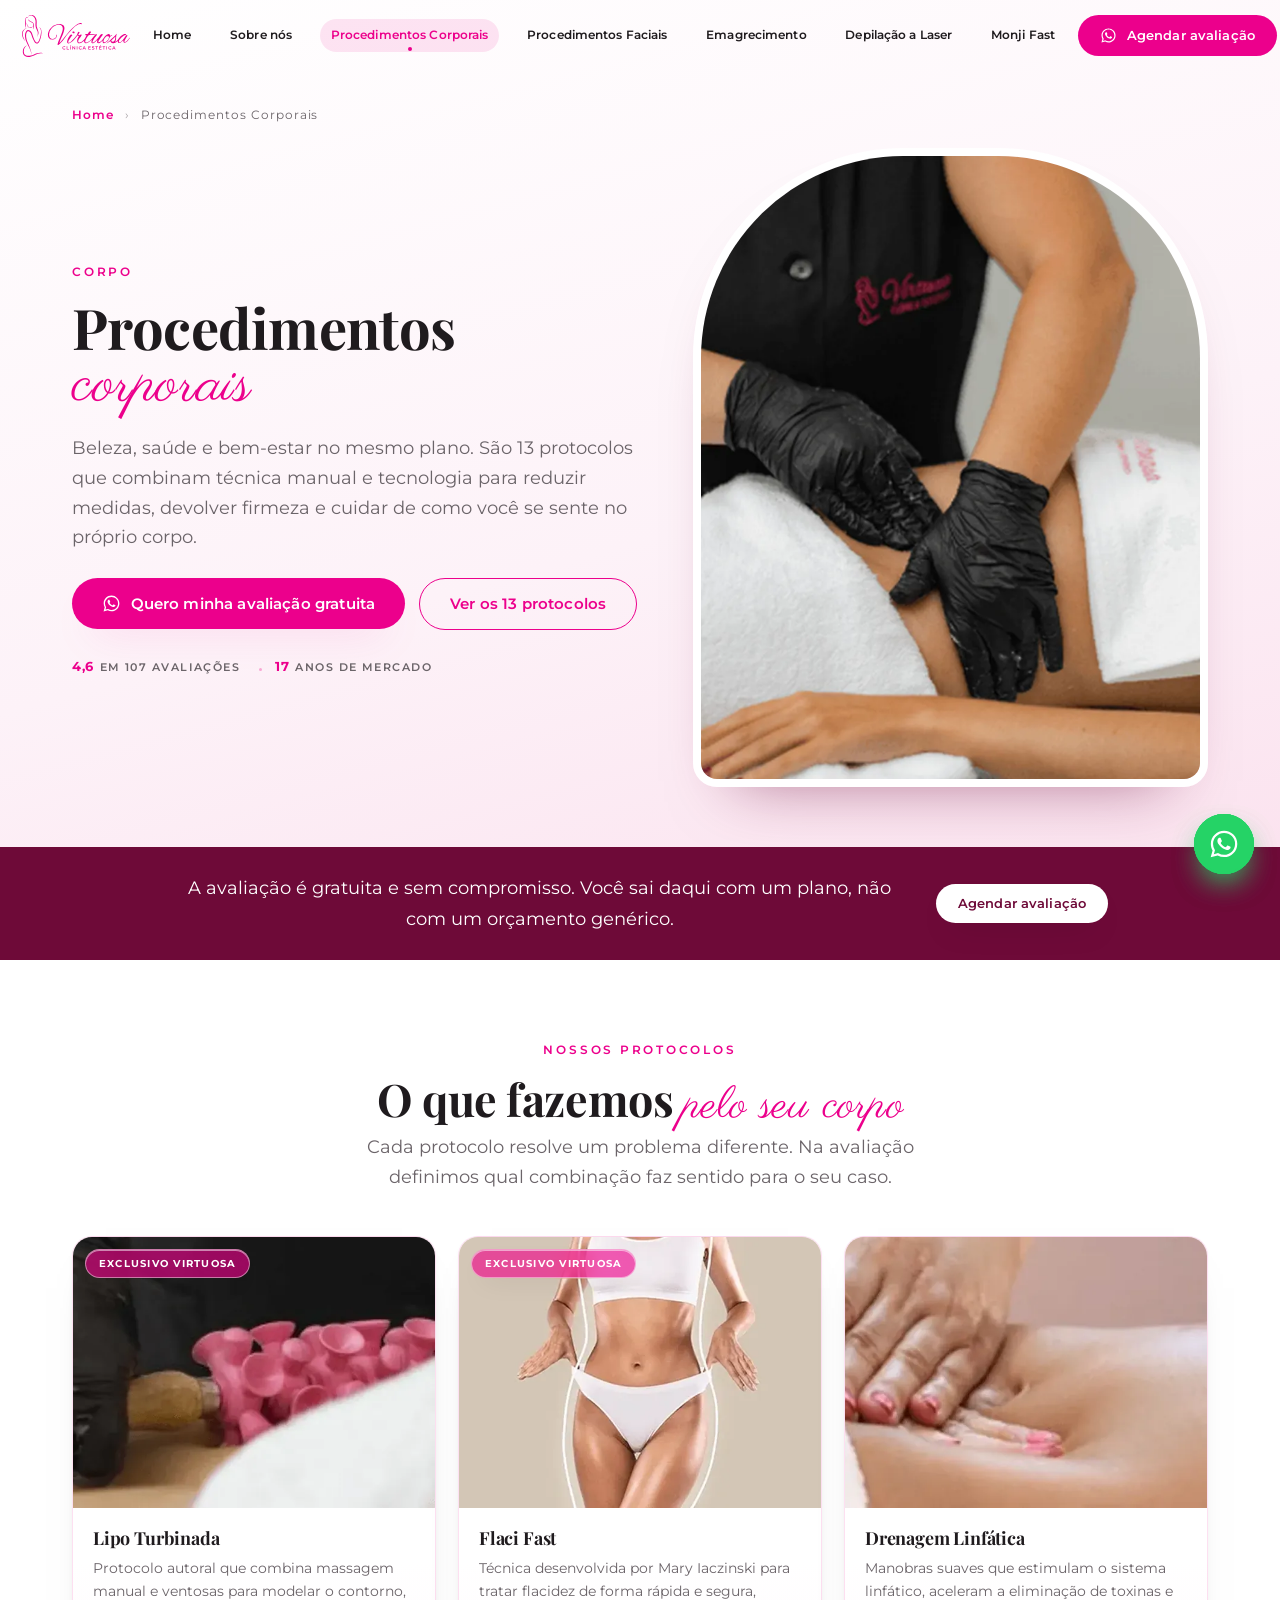
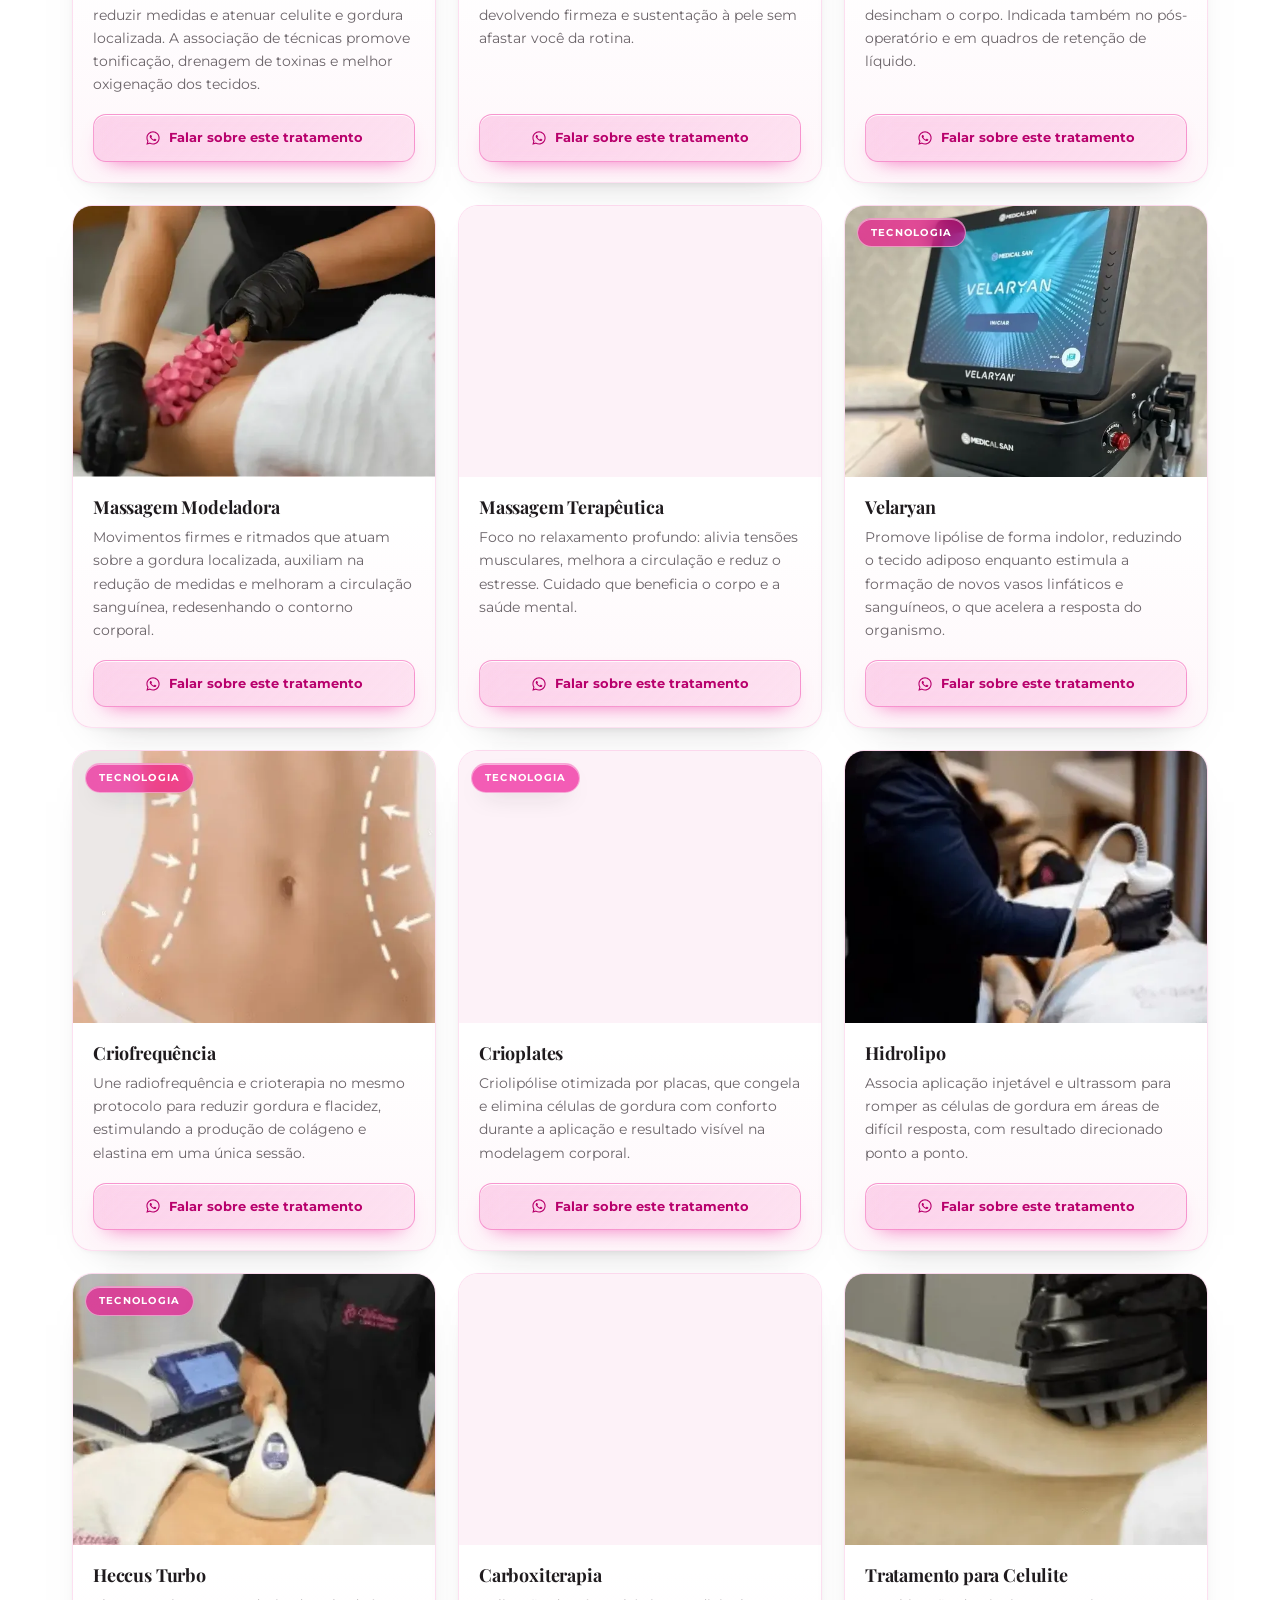
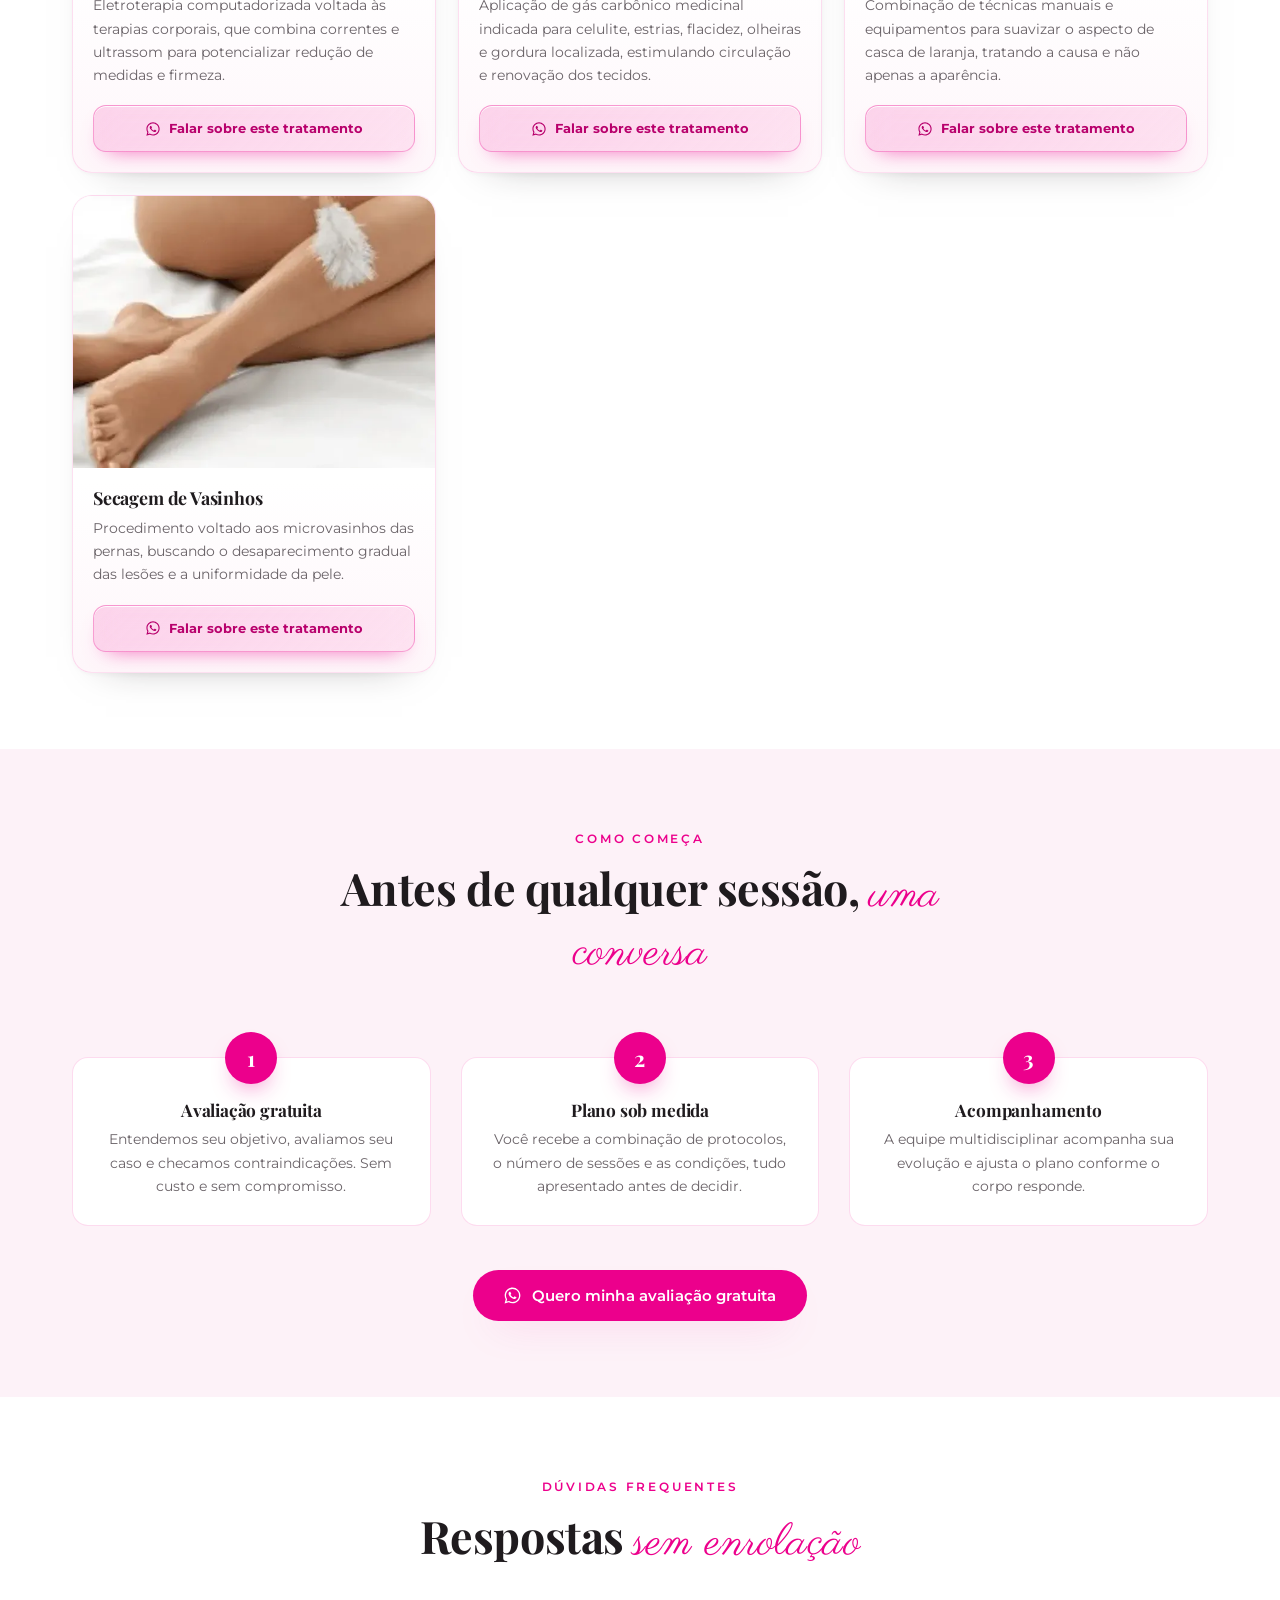
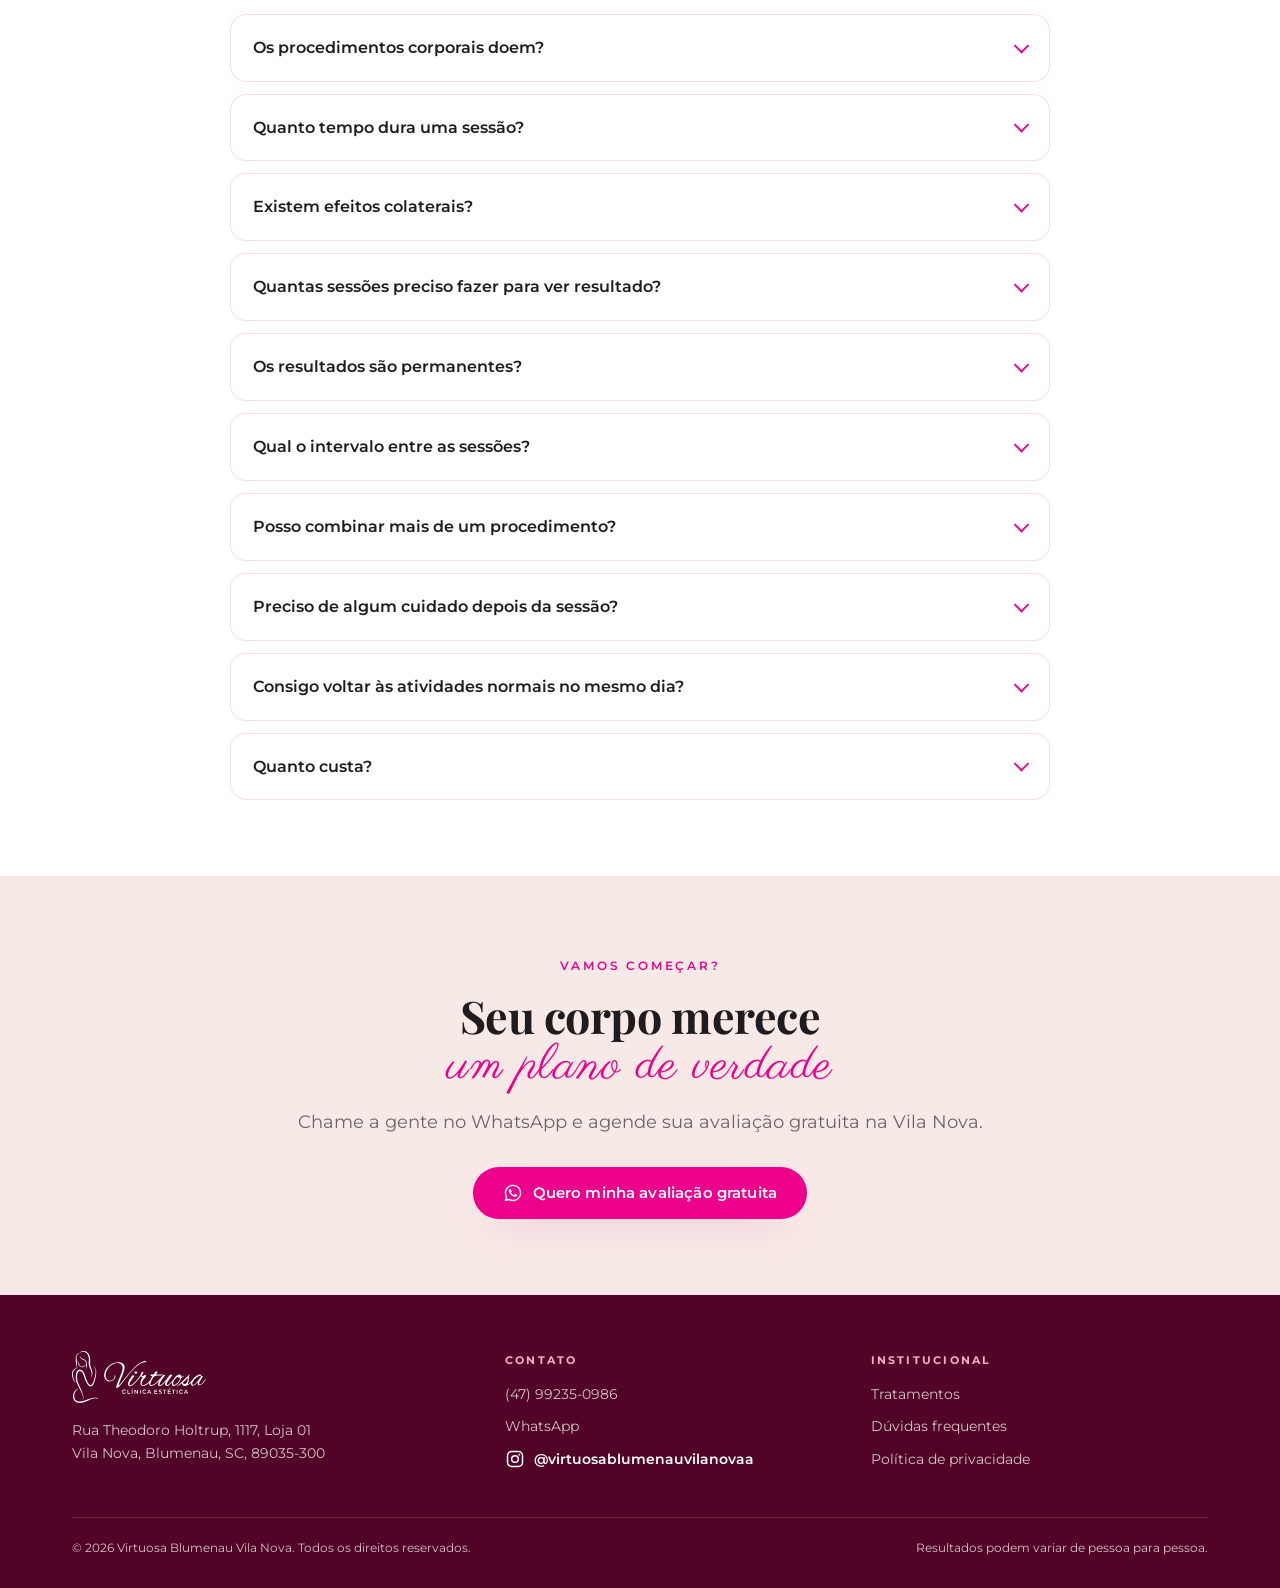
==== procedimentos-corporais.html @ 6028e005 "Landing page da Clínica Virtuosa Blumenau Vila Nova Site estático (HTML/CSS/JS, sem build) com foco " ====
<!DOCTYPE html>
<html lang="pt-BR">
<head>
<meta charset="UTF-8">
<meta name="viewport" content="width=device-width, initial-scale=1">
<title>Procedimentos Corporais em Blumenau Vila Nova | Virtuosa</title>
<meta name="description" content="Drenagem linfática, massagem modeladora, Lipo Turbinada, criofrequência, carboxiterapia e mais. Avaliação gratuita na Clínica Virtuosa Blumenau Vila Nova.">
<meta name="theme-color" content="#EC008C">
<meta property="og:title" content="Procedimentos Corporais | Virtuosa Blumenau Vila Nova">
<meta property="og:description" content="13 protocolos corporais para redução de medidas, firmeza e bem-estar. Agende sua avaliação gratuita.">
<meta property="og:type" content="website">
<meta property="og:locale" content="pt_BR">
<link rel="preconnect" href="https://fonts.googleapis.com">
<link rel="preconnect" href="https://fonts.gstatic.com" crossorigin>
<link href="https://fonts.googleapis.com/css2?family=Playfair+Display:wght@400;600;700&family=Montserrat:wght@400;500;600;700&family=Parisienne&display=swap" rel="stylesheet">
<link rel="stylesheet" href="styles.css">
</head>
<body>

<!-- ============ DEFINIÇÕES SVG REUTILIZÁVEIS ============ -->
<svg width="0" height="0" style="position:absolute" aria-hidden="true">
  <defs>
    <!-- Silhueta feminina em linha contínua (símbolo do logo) -->
    <g id="mark-silhueta" fill="currentColor">
      <path id="Caminho_1" data-name="Caminho 1" d="M38.375,27.915c3.165.94,4.452,3.49,5.146,6.464,1.573,6.732-.89,17.265-3.377,23.49-.947,2.374-2.044,4.676-4.306,6.1a4.737,4.737,0,0,1-1.328.586,3.6,3.6,0,0,1-1.565-.009c-2.628-.57-4.052-2.594-5.372-4.72A64.032,64.032,0,0,1,21.166,44.6c-.89-2.9-2.094-5.738-4.945-7.328a1.755,1.755,0,0,0-.805-.34,4.6,4.6,0,0,0-2,0,2.991,2.991,0,0,0-2.329,1.784c-3.355,5.5-1.631,14.956.584,20.662,1.813,4.671,4.172,9.092,6,13.753,1.292,3.017,4.95,15.675,3.886,16.149-.045.02-.465-2.554-.561-2.556-.57-2.062-1.041-4.148-1.8-6.161-.827-2.2-1.714-4.362-2.7-6.5C14.137,68.949,11.247,64.1,9.12,58.872a27.611,27.611,0,0,1-2.19-9.415,34.194,34.194,0,0,1,0-5.08,16.509,16.509,0,0,1,2.19-7.214,6.215,6.215,0,0,1,8.613-1.988c2.925,1.8,4.453,4.694,5.476,7.856,1.56,4.819,4.815,15.757,8.973,18.792a2.208,2.208,0,0,0,3.2-.131,12.708,12.708,0,0,0,3.342-5.281A63,63,0,0,0,41.856,45.79c.967-4.753,1.775-8.849.151-13.7a7.027,7.027,0,0,0-3.851-3.964c-.72-.311-3.031-.725-3.029-.767a16.213,16.213,0,0,1,3.248.559" transform="translate(-0.082 -0.329)" fill="currentColor" fill-rule="evenodd"/>
      <path id="Caminho_2" data-name="Caminho 2" d="M25.744,90c6.977-2.554,8.741-3.964,16.32-4.118,1.8.078,5.418,1.1,5.228,1.385s-1.538-.155-2.458-.307c-4.5-1.176-10.592,1.318-14.534,3.288-4.21,2.1-8.512,4.087-13.158,4.749-3.57.509-7.283.456-10.442-1.874C.275,88.381.709,79.479,5.173,73.56a10.462,10.462,0,0,1,5.348-4.137,7.254,7.254,0,0,1,1.513-.238c.051.04-.9.307-1.083.442C6.741,72.172,4.727,76.1,4.176,80.945a9.087,9.087,0,0,0-.008,2.913,9.223,9.223,0,0,0,7.092,8.488C15.731,93.43,21.677,91.489,25.744,90" transform="translate(-0.022 -0.832)" fill="currentColor" fill-rule="evenodd"/>
      <path id="Caminho_3" data-name="Caminho 3" d="M14.72,2.344C19.385-1.018,25.832-1.18,29.826,4.617c6.619,9.606.694,16.351,4.636,25.234a31.51,31.51,0,0,1,2.668,8.641,14.042,14.042,0,0,1-.008,3.227c-.488,2.488-1.588,5.775-3.3,7.758.319-1.1,1.24-3,1.533-4.109a16.535,16.535,0,0,0-.346-8.651,42.979,42.979,0,0,0-2.869-6.6,17.52,17.52,0,0,1-1.629-6.458c-.265-3.465.44-7.28.052-10.489-.68-4.512-2.152-8.536-6.315-10.947C21.3.514,17.928,1.642,14.972,2.6c-.538.233-1.133.491-.951.327a4.2,4.2,0,0,1,.7-.584" transform="translate(-0.168)" fill="currentColor" fill-rule="evenodd"/>
      <path id="Caminho_4" data-name="Caminho 4" d="M11.608,29.079C7.77,31.026,4.518,33.622,2.66,37.71c-2.2,4.827-.881,9.878.933,14.549a35.178,35.178,0,0,0,2.269,4.7c2,3.49.3,1.406-.839-.338a25.628,25.628,0,0,1-4.6-9.61c-.872-4.415-.55-8.771,2.4-12.431a16.644,16.644,0,0,1,8.548-5.737,6.5,6.5,0,0,1,1-.265c-.087.215-.693.442-.768.5" transform="translate(0 -0.344)" fill="currentColor" fill-rule="evenodd"/>
      <path id="Caminho_5" data-name="Caminho 5" d="M14.692,9.676a7.145,7.145,0,0,0,3.688,4.064A18.421,18.421,0,0,0,21.834,15.3c3.5,1.19,5.528,4.055,5.083,9.572a27.294,27.294,0,0,0,.349,7.834A11.068,11.068,0,0,1,25.63,28.1c-.956-4.125,1.335-9.219-3.376-11.029a15.917,15.917,0,0,1-4.628-2.411c-1.416-1.186-2.974-2.383-3.126-4.533-.111-.228-.218-.454.192-.45" transform="translate(-0.173 -0.117)" fill="currentColor" fill-rule="evenodd"/>
      <path id="Caminho_6" data-name="Caminho 6" d="M9.017,23.249c-.405,3.493-.911,5.277-1.778,6.081C8.918,21.911,4.456,13.016,8.524,6.651c1.219-1.908,3-2.152,4.953-2.117,1.153.021,1.938.069,1.274.13-.189.018-.958.168-1.494.253C4.819,6,9.964,17.423,9.017,23.249" transform="translate(-0.081 -0.055)" fill="currentColor" fill-rule="evenodd"/>
      <path id="Caminho_7" data-name="Caminho 7" d="M25.176,25.256c.676-.45.41-.254.043.154-7.978,8.96-13.6,2.374-15.077-7.546-.083-.235.011-.278.211-.2a28.414,28.414,0,0,0,4.162,8.8c1.653,2.2,3.544,2.668,6.023,1.5.4-.191,4.64-2.694,4.637-2.705" transform="translate(-0.121 -0.212)" fill="currentColor" fill-rule="evenodd"/>
    </g>
    <!-- Ícone WhatsApp -->
    <g id="ic-wa"><path fill="currentColor" d="M12.04 2C6.58 2 2.13 6.45 2.13 11.91c0 1.75.46 3.45 1.32 4.95L2 22l5.25-1.38a9.9 9.9 0 0 0 4.79 1.22h.01c5.46 0 9.91-4.45 9.91-9.91 0-2.65-1.03-5.14-2.9-7.01A9.82 9.82 0 0 0 12.04 2Zm0 18.13h-.01a8.2 8.2 0 0 1-4.19-1.15l-.3-.18-3.12.82.83-3.04-.2-.31a8.19 8.19 0 0 1-1.26-4.36c0-4.54 3.7-8.24 8.25-8.24 2.2 0 4.27.86 5.83 2.42a8.2 8.2 0 0 1 2.41 5.83c0 4.54-3.7 8.21-8.24 8.21Zm4.52-6.16c-.25-.12-1.47-.72-1.69-.81-.23-.08-.39-.12-.56.13-.16.24-.64.8-.78.97-.15.16-.29.18-.53.06-.25-.12-1.05-.39-1.99-1.23-.74-.66-1.23-1.47-1.38-1.72-.14-.25-.01-.38.11-.5.11-.11.25-.29.37-.43.13-.15.17-.25.25-.41.08-.17.04-.31-.02-.43-.06-.12-.56-1.34-.76-1.84-.2-.48-.4-.42-.56-.43h-.47c-.16 0-.43.06-.65.31-.22.25-.85.84-.85 2.03s.87 2.35 1 2.51c.12.16 1.71 2.61 4.15 3.66.58.25 1.03.4 1.38.51.58.19 1.11.16 1.53.1.47-.07 1.47-.6 1.67-1.18.21-.58.21-1.07.15-1.18-.06-.11-.22-.17-.47-.29Z"/></g>
  </defs>
</svg>

<!-- ============ HEADER ============ -->
<header class="header" id="header">
  <div class="wrap">
    <a class="brand" href="#topo" aria-label="Virtuosa Clínica Estética, início">
      <img src="assets/logo.svg" alt="Virtuosa Clínica Estética" width="243" height="94">
    </a>
      <nav class="nav" id="nav">
        <a href="index.html">Home</a>
        <a href="index.html#diferenciais">Sobre nós</a>
        <a href="procedimentos-corporais.html" class="is-active">Procedimentos Corporais</a>
        <a href="index.html#servicos">Procedimentos Faciais</a>
        <a href="index.html#metodo">Emagrecimento</a>
        <a href="index.html#laser">Depilação a Laser</a>
        <a href="index.html#metodo">Monji Fast</a>
      </nav>
      <button class="nav-toggle" type="button" aria-label="Abrir menu" aria-expanded="false" aria-controls="nav">
        <span></span><span></span><span></span>
      </button>
    <a class="btn btn--primary btn--sm" data-wa href="#" target="_blank" rel="noopener">
      <svg width="17" height="17" viewBox="0 0 24 24" aria-hidden="true"><use href="#ic-wa"/></svg>
      Agendar avaliação
    </a>
  </div>
</header>


<main id="topo">

<!-- ============ HERO DA PAGINA ============ -->
<section class="page-hero">
  <div class="wrap">
    <nav class="crumbs" aria-label="Você está aqui">
      <a href="index.html">Home</a> <span aria-hidden="true">›</span> <span>Procedimentos Corporais</span>
    </nav>
    <div class="page-hero__grid">
      <div class="reveal">
        <span class="kicker">Corpo</span>
        <h1>Procedimentos <span class="script">corporais</span></h1>
        <p class="lead">Beleza, saúde e bem-estar no mesmo plano. São 13 protocolos que combinam técnica manual e tecnologia para reduzir medidas, devolver firmeza e cuidar de como você se sente no próprio corpo.</p>
        <div class="hero__cta">
          <a class="btn btn--primary" data-wa data-msg="Olá, estava no site e quero agendar minha avaliação gratuita para procedimentos corporais" href="#" target="_blank" rel="noopener">
            <svg width="19" height="19" viewBox="0 0 24 24" aria-hidden="true"><use href="#ic-wa"/></svg>
            Quero minha avaliação gratuita
          </a>
          <a class="btn btn--ghost" href="#protocolos">Ver os 13 protocolos</a>
        </div>
        <ul class="seals">
          <li><strong>4,6</strong> em 107 avaliações</li>
          <li><strong>17</strong> anos de mercado</li>
        </ul>
      </div>
      <div class="page-hero__media reveal">
        <picture>
          <source srcset="assets/img/corporais/hero.webp" type="image/webp">
          <img src="assets/img/corporais/hero.jpg" width="760" height="900" fetchpriority="high" decoding="async"
               alt="Profissional da Virtuosa aplicando um procedimento corporal em cliente">
        </picture>
      </div>
    </div>
  </div>
</section>

<!-- ============ BARRA DE OFERTA ============ -->
<section class="offer" aria-label="Oferta da primeira visita">
  <div class="wrap">
    <p>A avaliação é gratuita e sem compromisso. Você sai daqui com um plano, não com um orçamento genérico.</p>
    <a class="btn btn--light btn--sm" data-wa data-msg="Olá, estava no site e quero agendar minha avaliação gratuita para procedimentos corporais" href="#" target="_blank" rel="noopener">Agendar avaliação</a>
  </div>
</section>

<!-- ============ PROTOCOLOS ============ -->
<section class="section" id="protocolos">
  <div class="wrap">
    <div class="section-head reveal">
      <span class="kicker">Nossos protocolos</span>
      <h2>O que fazemos <span class="script">pelo seu corpo</span></h2>
      <p class="lead">Cada protocolo resolve um problema diferente. Na avaliação definimos qual combinação faz sentido para o seu caso.</p>
    </div>
    <div class="procs">
      <article class="proc reveal">
        <div class="proc__media">
          <span class="proc__flag">Exclusivo Virtuosa</span>
          <picture>
            <source srcset="assets/img/corporais/lipo-turbinada.webp" type="image/webp">
            <img src="assets/img/corporais/lipo-turbinada.jpg" width="600" height="450" loading="lazy" decoding="async" alt="Lipo Turbinada na Clínica Virtuosa Blumenau Vila Nova">
          </picture>
        </div>
        <div class="proc__body">
          <h3>Lipo Turbinada</h3>
          <p>Protocolo autoral que combina massagem manual e ventosas para modelar o contorno, reduzir medidas e atenuar celulite e gordura localizada. A associação de técnicas promove tonificação, drenagem de toxinas e melhor oxigenação dos tecidos.</p>
          <a class="proc__cta" data-wa data-msg="Olá, estava no site e quero saber mais sobre Lipo Turbinada" href="#" target="_blank" rel="noopener">
            <svg width="16" height="16" viewBox="0 0 24 24" aria-hidden="true"><use href="#ic-wa"/></svg>Falar sobre este tratamento</a>
        </div>
      </article>
      <article class="proc reveal">
        <div class="proc__media">
          <span class="proc__flag">Exclusivo Virtuosa</span>
          <picture>
            <source srcset="assets/img/corporais/flaci-fast.webp" type="image/webp">
            <img src="assets/img/corporais/flaci-fast.jpg" width="600" height="450" loading="lazy" decoding="async" alt="Flaci Fast na Clínica Virtuosa Blumenau Vila Nova">
          </picture>
        </div>
        <div class="proc__body">
          <h3>Flaci Fast</h3>
          <p>Técnica desenvolvida por Mary Iaczinski para tratar flacidez de forma rápida e segura, devolvendo firmeza e sustentação à pele sem afastar você da rotina.</p>
          <a class="proc__cta" data-wa data-msg="Olá, estava no site e quero saber mais sobre Flaci Fast" href="#" target="_blank" rel="noopener">
            <svg width="16" height="16" viewBox="0 0 24 24" aria-hidden="true"><use href="#ic-wa"/></svg>Falar sobre este tratamento</a>
        </div>
      </article>
      <article class="proc reveal">
        <div class="proc__media">
          <picture>
            <source srcset="assets/img/corporais/drenagem.webp" type="image/webp">
            <img src="assets/img/corporais/drenagem.jpg" width="600" height="450" loading="lazy" decoding="async" alt="Drenagem Linfática na Clínica Virtuosa Blumenau Vila Nova">
          </picture>
        </div>
        <div class="proc__body">
          <h3>Drenagem Linfática</h3>
          <p>Manobras suaves que estimulam o sistema linfático, aceleram a eliminação de toxinas e desincham o corpo. Indicada também no pós-operatório e em quadros de retenção de líquido.</p>
          <a class="proc__cta" data-wa data-msg="Olá, estava no site e quero saber mais sobre Drenagem Linfática" href="#" target="_blank" rel="noopener">
            <svg width="16" height="16" viewBox="0 0 24 24" aria-hidden="true"><use href="#ic-wa"/></svg>Falar sobre este tratamento</a>
        </div>
      </article>
      <article class="proc reveal">
        <div class="proc__media">
          <picture>
            <source srcset="assets/img/corporais/modeladora.webp" type="image/webp">
            <img src="assets/img/corporais/modeladora.jpg" width="600" height="450" loading="lazy" decoding="async" alt="Massagem Modeladora na Clínica Virtuosa Blumenau Vila Nova">
          </picture>
        </div>
        <div class="proc__body">
          <h3>Massagem Modeladora</h3>
          <p>Movimentos firmes e ritmados que atuam sobre a gordura localizada, auxiliam na redução de medidas e melhoram a circulação sanguínea, redesenhando o contorno corporal.</p>
          <a class="proc__cta" data-wa data-msg="Olá, estava no site e quero saber mais sobre Massagem Modeladora" href="#" target="_blank" rel="noopener">
            <svg width="16" height="16" viewBox="0 0 24 24" aria-hidden="true"><use href="#ic-wa"/></svg>Falar sobre este tratamento</a>
        </div>
      </article>
      <article class="proc reveal">
        <div class="proc__media">
          <picture>
            <source srcset="assets/img/corporais/terapeutica.webp" type="image/webp">
            <img src="assets/img/corporais/terapeutica.jpg" width="600" height="450" loading="lazy" decoding="async" alt="Massagem Terapêutica na Clínica Virtuosa Blumenau Vila Nova">
          </picture>
        </div>
        <div class="proc__body">
          <h3>Massagem Terapêutica</h3>
          <p>Foco no relaxamento profundo: alivia tensões musculares, melhora a circulação e reduz o estresse. Cuidado que beneficia o corpo e a saúde mental.</p>
          <a class="proc__cta" data-wa data-msg="Olá, estava no site e quero saber mais sobre Massagem Terapêutica" href="#" target="_blank" rel="noopener">
            <svg width="16" height="16" viewBox="0 0 24 24" aria-hidden="true"><use href="#ic-wa"/></svg>Falar sobre este tratamento</a>
        </div>
      </article>
      <article class="proc reveal">
        <div class="proc__media">
          <span class="proc__flag">Tecnologia</span>
          <picture>
            <source srcset="assets/img/corporais/velaryan.webp" type="image/webp">
            <img src="assets/img/corporais/velaryan.jpg" width="600" height="450" loading="lazy" decoding="async" alt="Velaryan na Clínica Virtuosa Blumenau Vila Nova">
          </picture>
        </div>
        <div class="proc__body">
          <h3>Velaryan</h3>
          <p>Promove lipólise de forma indolor, reduzindo o tecido adiposo enquanto estimula a formação de novos vasos linfáticos e sanguíneos, o que acelera a resposta do organismo.</p>
          <a class="proc__cta" data-wa data-msg="Olá, estava no site e quero saber mais sobre Velaryan" href="#" target="_blank" rel="noopener">
            <svg width="16" height="16" viewBox="0 0 24 24" aria-hidden="true"><use href="#ic-wa"/></svg>Falar sobre este tratamento</a>
        </div>
      </article>
      <article class="proc reveal">
        <div class="proc__media">
          <span class="proc__flag">Tecnologia</span>
          <picture>
            <source srcset="assets/img/corporais/criofrequencia.webp" type="image/webp">
            <img src="assets/img/corporais/criofrequencia.jpg" width="600" height="450" loading="lazy" decoding="async" alt="Criofrequência na Clínica Virtuosa Blumenau Vila Nova">
          </picture>
        </div>
        <div class="proc__body">
          <h3>Criofrequência</h3>
          <p>Une radiofrequência e crioterapia no mesmo protocolo para reduzir gordura e flacidez, estimulando a produção de colágeno e elastina em uma única sessão.</p>
          <a class="proc__cta" data-wa data-msg="Olá, estava no site e quero saber mais sobre Criofrequência" href="#" target="_blank" rel="noopener">
            <svg width="16" height="16" viewBox="0 0 24 24" aria-hidden="true"><use href="#ic-wa"/></svg>Falar sobre este tratamento</a>
        </div>
      </article>
      <article class="proc reveal">
        <div class="proc__media">
          <span class="proc__flag">Tecnologia</span>
          <picture>
            <source srcset="assets/img/corporais/crioplates.webp" type="image/webp">
            <img src="assets/img/corporais/crioplates.jpg" width="600" height="450" loading="lazy" decoding="async" alt="Crioplates na Clínica Virtuosa Blumenau Vila Nova">
          </picture>
        </div>
        <div class="proc__body">
          <h3>Crioplates</h3>
          <p>Criolipólise otimizada por placas, que congela e elimina células de gordura com conforto durante a aplicação e resultado visível na modelagem corporal.</p>
          <a class="proc__cta" data-wa data-msg="Olá, estava no site e quero saber mais sobre Crioplates" href="#" target="_blank" rel="noopener">
            <svg width="16" height="16" viewBox="0 0 24 24" aria-hidden="true"><use href="#ic-wa"/></svg>Falar sobre este tratamento</a>
        </div>
      </article>
      <article class="proc reveal">
        <div class="proc__media">
          <picture>
            <source srcset="assets/img/corporais/hidrolipo.webp" type="image/webp">
            <img src="assets/img/corporais/hidrolipo.jpg" width="600" height="450" loading="lazy" decoding="async" alt="Hidrolipo na Clínica Virtuosa Blumenau Vila Nova">
          </picture>
        </div>
        <div class="proc__body">
          <h3>Hidrolipo</h3>
          <p>Associa aplicação injetável e ultrassom para romper as células de gordura em áreas de difícil resposta, com resultado direcionado ponto a ponto.</p>
          <a class="proc__cta" data-wa data-msg="Olá, estava no site e quero saber mais sobre Hidrolipo" href="#" target="_blank" rel="noopener">
            <svg width="16" height="16" viewBox="0 0 24 24" aria-hidden="true"><use href="#ic-wa"/></svg>Falar sobre este tratamento</a>
        </div>
      </article>
      <article class="proc reveal">
        <div class="proc__media">
          <span class="proc__flag">Tecnologia</span>
          <picture>
            <source srcset="assets/img/corporais/heccus.webp" type="image/webp">
            <img src="assets/img/corporais/heccus.jpg" width="600" height="450" loading="lazy" decoding="async" alt="Heccus Turbo na Clínica Virtuosa Blumenau Vila Nova">
          </picture>
        </div>
        <div class="proc__body">
          <h3>Heccus Turbo</h3>
          <p>Eletroterapia computadorizada voltada às terapias corporais, que combina correntes e ultrassom para potencializar redução de medidas e firmeza.</p>
          <a class="proc__cta" data-wa data-msg="Olá, estava no site e quero saber mais sobre Heccus Turbo" href="#" target="_blank" rel="noopener">
            <svg width="16" height="16" viewBox="0 0 24 24" aria-hidden="true"><use href="#ic-wa"/></svg>Falar sobre este tratamento</a>
        </div>
      </article>
      <article class="proc reveal">
        <div class="proc__media">
          <picture>
            <source srcset="assets/img/corporais/carboxiterapia.webp" type="image/webp">
            <img src="assets/img/corporais/carboxiterapia.jpg" width="600" height="450" loading="lazy" decoding="async" alt="Carboxiterapia na Clínica Virtuosa Blumenau Vila Nova">
          </picture>
        </div>
        <div class="proc__body">
          <h3>Carboxiterapia</h3>
          <p>Aplicação de gás carbônico medicinal indicada para celulite, estrias, flacidez, olheiras e gordura localizada, estimulando circulação e renovação dos tecidos.</p>
          <a class="proc__cta" data-wa data-msg="Olá, estava no site e quero saber mais sobre Carboxiterapia" href="#" target="_blank" rel="noopener">
            <svg width="16" height="16" viewBox="0 0 24 24" aria-hidden="true"><use href="#ic-wa"/></svg>Falar sobre este tratamento</a>
        </div>
      </article>
      <article class="proc reveal">
        <div class="proc__media">
          <picture>
            <source srcset="assets/img/corporais/celulite.webp" type="image/webp">
            <img src="assets/img/corporais/celulite.jpg" width="600" height="450" loading="lazy" decoding="async" alt="Tratamento para Celulite na Clínica Virtuosa Blumenau Vila Nova">
          </picture>
        </div>
        <div class="proc__body">
          <h3>Tratamento para Celulite</h3>
          <p>Combinação de técnicas manuais e equipamentos para suavizar o aspecto de casca de laranja, tratando a causa e não apenas a aparência.</p>
          <a class="proc__cta" data-wa data-msg="Olá, estava no site e quero saber mais sobre Tratamento para Celulite" href="#" target="_blank" rel="noopener">
            <svg width="16" height="16" viewBox="0 0 24 24" aria-hidden="true"><use href="#ic-wa"/></svg>Falar sobre este tratamento</a>
        </div>
      </article>
      <article class="proc reveal">
        <div class="proc__media">
          <picture>
            <source srcset="assets/img/corporais/vasinhos.webp" type="image/webp">
            <img src="assets/img/corporais/vasinhos.jpg" width="600" height="450" loading="lazy" decoding="async" alt="Secagem de Vasinhos na Clínica Virtuosa Blumenau Vila Nova">
          </picture>
        </div>
        <div class="proc__body">
          <h3>Secagem de Vasinhos</h3>
          <p>Procedimento voltado aos microvasinhos das pernas, buscando o desaparecimento gradual das lesões e a uniformidade da pele.</p>
          <a class="proc__cta" data-wa data-msg="Olá, estava no site e quero saber mais sobre Secagem de Vasinhos" href="#" target="_blank" rel="noopener">
            <svg width="16" height="16" viewBox="0 0 24 24" aria-hidden="true"><use href="#ic-wa"/></svg>Falar sobre este tratamento</a>
        </div>
      </article>

    </div>
  </div>
</section>

<!-- ============ COMO FUNCIONA ============ -->
<section class="section bg-rose">
  <div class="wrap">
    <div class="section-head reveal">
      <span class="kicker">Como começa</span>
      <h2>Antes de qualquer sessão, <span class="script">uma conversa</span></h2>
    </div>
    <div class="steps-wrapper">
      <div class="steps">
        <div class="step reveal">
          <div class="step__num">1</div>
          <h3>Avaliação gratuita</h3>
          <p>Entendemos seu objetivo, avaliamos seu caso e checamos contraindicações. Sem custo e sem compromisso.</p>
        </div>
        <div class="step reveal">
          <div class="step__num">2</div>
          <h3>Plano sob medida</h3>
          <p>Você recebe a combinação de protocolos, o número de sessões e as condições, tudo apresentado antes de decidir.</p>
        </div>
        <div class="step reveal">
          <div class="step__num">3</div>
          <h3>Acompanhamento</h3>
          <p>A equipe multidisciplinar acompanha sua evolução e ajusta o plano conforme o corpo responde.</p>
        </div>
      </div>
    </div>
    <div class="center" style="margin-top:44px">
      <a class="btn btn--primary reveal" data-wa data-msg="Olá, estava no site e quero agendar minha avaliação gratuita para procedimentos corporais" href="#" target="_blank" rel="noopener">
        <svg width="19" height="19" viewBox="0 0 24 24" aria-hidden="true"><use href="#ic-wa"/></svg>
        Quero minha avaliação gratuita
      </a>
    </div>
  </div>
</section>

<!-- ============ FAQ ============ -->
<section class="section" id="duvidas">
  <div class="wrap">
    <div class="section-head reveal">
      <span class="kicker">Dúvidas frequentes</span>
      <h2>Respostas <span class="script">sem enrolação</span></h2>
    </div>
    <div class="faq reveal">

      <details>
        <summary>Os procedimentos corporais doem?</summary>
        <div class="faq__answer">Não. A maior parte das clientes descreve as sessões como confortáveis, e muitas relaxam durante o atendimento. Técnicas manuais mais intensas, como a massagem modeladora, podem gerar uma sensação forte nos primeiros minutos: a profissional ajusta a pressão a você, e não o contrário.</div>
      </details>
      <details>
        <summary>Quanto tempo dura uma sessão?</summary>
        <div class="faq__answer">Depende do protocolo. As sessões costumam variar entre 30 e 60 minutos, e você recebe a duração exata do seu plano na avaliação, para conseguir encaixar no seu dia.</div>
      </details>
      <details>
        <summary>Existem efeitos colaterais?</summary>
        <div class="faq__answer">Os protocolos são não invasivos e a rotina segue normal depois. Em técnicas manuais mais intensas ou na carboxiterapia pode aparecer uma vermelhidão passageira ou sensibilidade local, que some em poucas horas. Toda contraindicação é checada antes de começar.</div>
      </details>
      <details>
        <summary>Quantas sessões preciso fazer para ver resultado?</summary>
        <div class="faq__answer">Não existe número padrão, e desconfie de quem promete um. Isso depende do seu objetivo, do seu organismo e do protocolo indicado. Na avaliação apresentamos o plano completo, com número de sessões e o que esperar, antes de você decidir.</div>
      </details>
      <details>
        <summary>Os resultados são permanentes?</summary>
        <div class="faq__answer">Os resultados se mantêm enquanto houver cuidado: alimentação equilibrada, atividade física e sessões de manutenção quando indicadas. Nenhum procedimento estético substitui hábitos, e a gente prefere dizer isso antes.</div>
      </details>
      <details>
        <summary>Qual o intervalo entre as sessões?</summary>
        <div class="faq__answer">Varia conforme a técnica: algumas são semanais, outras respeitam intervalos maiores para o organismo responder. A frequência ideal entra no seu plano de tratamento.</div>
      </details>
      <details>
        <summary>Posso combinar mais de um procedimento?</summary>
        <div class="faq__answer">Sim, e na maioria das vezes é o que traz o melhor resultado. Nossa equipe monta a combinação que faz sentido para o seu caso, respeitando o intervalo entre as técnicas.</div>
      </details>
      <details>
        <summary>Preciso de algum cuidado depois da sessão?</summary>
        <div class="faq__answer">Recomendações simples: beber bastante água, evitar exposição solar intensa na área tratada e seguir as orientações da profissional. Nada que atrapalhe sua rotina.</div>
      </details>
      <details>
        <summary>Consigo voltar às atividades normais no mesmo dia?</summary>
        <div class="faq__answer">Sim. São procedimentos sem cortes e sem afastamento. Você sai da clínica e segue o seu dia normalmente.</div>
      </details>
      <details>
        <summary>Quanto custa?</summary>
        <div class="faq__answer">O valor depende do protocolo e do número de sessões do seu plano, por isso ele é apresentado na avaliação gratuita, junto com as condições de pagamento. Sem cobrança para conversar e sem compromisso de fechar.</div>
      </details>
    </div>
  </div>
</section>

<!-- ============ CTA FINAL ============ -->
<section class="final section">
  <div class="wrap reveal">
    <span class="kicker">Vamos começar?</span>
    <h2>Seu corpo merece <span class="script">um plano de verdade</span></h2>
    <p class="lead">Chame a gente no WhatsApp e agende sua avaliação gratuita na Vila Nova.</p>
    <a class="btn btn--primary" data-wa data-msg="Olá, estava no site e quero agendar minha avaliação gratuita para procedimentos corporais" href="#" target="_blank" rel="noopener">
      <svg width="20" height="20" viewBox="0 0 24 24" aria-hidden="true"><use href="#ic-wa"/></svg>
      Quero minha avaliação gratuita
    </a>
  </div>
</section>

</main>

<!-- ============ FOOTER ============ -->
<footer class="footer">
  <div class="wrap">
    <div class="footer__grid">
      <div class="footer__brand">
        <img src="assets/logo-branco.svg" alt="Virtuosa Clínica Estética" width="243" height="94">
        <p>Rua Theodoro Holtrup, 1117, Loja 01<br>Vila Nova, Blumenau, SC, 89035-300</p>
      </div>
      <div>
        <h4>Contato</h4>
        <ul>
          <li><a href="tel:+5547992350986">(47) 99235-0986</a></li>
          <li><a data-wa href="#" target="_blank" rel="noopener">WhatsApp</a></li>
          <li><a class="social" href="https://www.instagram.com/virtuosablumenauvilanovaa" target="_blank" rel="noopener">
            <svg viewBox="0 0 24 24" fill="none" stroke="currentColor" stroke-width="1.8" aria-hidden="true"><rect x="3" y="3" width="18" height="18" rx="5"/><circle cx="12" cy="12" r="4"/><circle cx="17.2" cy="6.8" r="1.1" fill="currentColor" stroke="none"/></svg>
            @virtuosablumenauvilanovaa
          </a></li>
        </ul>
      </div>
      <div>
        <h4>Institucional</h4>
        <ul>
          <li><a href="#servicos">Tratamentos</a></li>
          <li><a href="#duvidas">Dúvidas frequentes</a></li>
          <li><a href="politica-de-privacidade.html">Política de privacidade</a></li>
        </ul>
      </div>
    </div>
    <div class="footer__bottom">
      <span>&copy; <span id="ano">2026</span> Virtuosa Blumenau Vila Nova. Todos os direitos reservados.</span>
      <span>Resultados podem variar de pessoa para pessoa.</span>
    </div>
  </div>
</footer>

<!-- ============ WHATSAPP FLUTUANTE ============ -->
<a class="wa-float" data-wa href="#" target="_blank" rel="noopener" aria-label="Falar no WhatsApp">
  <svg viewBox="0 0 24 24" aria-hidden="true"><use href="#ic-wa"/></svg>
</a>

<a class="wa-float" data-wa href="#" target="_blank" rel="noopener" aria-label="Falar no WhatsApp">
  <svg viewBox="0 0 24 24" aria-hidden="true"><use href="#ic-wa"/></svg>
</a>

<script src="script.js"></script>
</body>
</html>
---- styles.css ----
/* ============================================================
   VIRTUOSA - Blumenau Vila Nova | Landing Page
   Identidade: magenta #EC008C, serifa alto contraste + sans geometrica
   ============================================================ */

:root{
  /* Paleta */
  --white:#FFFFFF;
  --rose-bg:#FDF2F8;
  --nude:#F7E9E6;
  --ink:#1F1B1E;
  --magenta:#EC008C;
  --magenta-dark:#B8006C;
  --rose:#F9A8D4;
  --gray:#6B6469;
  --bordo:#6E0A38;
  --bordo-deep:#520427;
  --line:rgba(236,0,140,.14);

  /* Tipografia */
  --serif:"Playfair Display",Georgia,"Times New Roman",serif;
  --sans:"Montserrat",-apple-system,BlinkMacSystemFont,"Segoe UI",sans-serif;
  --script:"Parisienne","Playfair Display",cursive;

  /* Sistema */
  --r:16px;
  --r-lg:28px;
  --shadow:0 18px 40px -22px rgba(236,0,140,.38);
  --shadow-soft:0 10px 30px -18px rgba(31,27,30,.35);
  --maxw:1180px;
  --header-h:72px;
}

*,*::before,*::after{box-sizing:border-box}
html{scroll-behavior:smooth}
body{
  margin:0;
  font-family:var(--sans);
  font-size:16px;
  line-height:1.65;
  color:var(--ink);
  background:var(--white);
  -webkit-font-smoothing:antialiased;
  overflow-x:hidden;
}
img{max-width:100%;display:block}
a{color:inherit;text-decoration:none}
button{font-family:inherit}
:focus-visible{outline:2px solid var(--magenta);outline-offset:3px;border-radius:6px}

/* ---------- Tipografia ---------- */
h1,h2,h3{font-family:var(--serif);font-weight:700;line-height:1.12;margin:0;letter-spacing:-.01em}
h1{font-size:clamp(2rem,6.4vw,3.5rem)}
h2{font-size:clamp(1.7rem,4.6vw,2.8rem)}
h3{font-size:clamp(1.1rem,2.4vw,1.35rem)}
p{margin:0 0 1rem}
.script{font-family:var(--script);font-weight:400;color:var(--magenta);letter-spacing:.01em}
.kicker{
  font-size:.72rem;font-weight:600;letter-spacing:.24em;text-transform:uppercase;
  color:var(--magenta);margin:0 0 .9rem;display:inline-block;
}
.kicker--light{color:var(--rose)}
.lead{font-size:clamp(1rem,2.2vw,1.12rem);color:var(--gray)}

/* ---------- Layout ---------- */
.wrap{width:100%;max-width:var(--maxw);margin:0 auto;padding:0 22px}
section{position:relative}
.section{padding:76px 0}
.section--tight{padding:54px 0}
.bg-rose{background:var(--rose-bg)}
.bg-nude{background:var(--nude)}
.center{text-align:center}
.section-head{max-width:640px;margin:0 auto 44px;text-align:center}
.section-head p{margin-bottom:0}

/* Traco organico decorativo (eco do logo em linha continua) */
.wave{display:block;width:100%;line-height:0}
.wave svg{display:block;width:100%;height:58px}
@media(min-width:768px){.wave svg{height:88px}}
.line-deco{position:absolute;pointer-events:none;z-index:0;opacity:.5}
section:has(.line-deco){overflow:hidden}

/* ---------- Botoes ---------- */
.btn{
  display:inline-flex;align-items:center;justify-content:center;gap:.6rem;
  padding:16px 30px;border-radius:999px;border:0;cursor:pointer;
  font-size:.94rem;font-weight:600;letter-spacing:.01em;
  transition:transform .2s ease,box-shadow .2s ease,background .2s ease,color .2s ease;
  text-align:center;line-height:1.2;
}
.btn svg{flex:none}
.btn--primary{background:var(--magenta);color:#fff;box-shadow:var(--shadow)}
.btn--primary:hover{background:var(--magenta-dark);transform:translateY(-2px)}
.btn--light{background:#fff;color:var(--bordo);box-shadow:0 14px 30px -18px rgba(0,0,0,.5)}
.btn--light:hover{transform:translateY(-2px);color:var(--magenta-dark)}
.btn--ghost{background:transparent;color:var(--magenta);border:1.5px solid var(--magenta)}
.btn--ghost:hover{background:var(--magenta);color:#fff}
.btn--sm{padding:12px 22px;font-size:.83rem}
.link-more{
  display:inline-flex;align-items:center;gap:.45rem;color:var(--magenta);
  font-weight:600;font-size:.85rem;letter-spacing:.02em;
}
.link-more::after{content:"\2192";transition:transform .2s ease}
.link-more:hover::after{transform:translateX(4px)}

/* ---------- Header ---------- */
.header{
  position:fixed;inset:0 0 auto 0;z-index:60;height:var(--header-h);
  display:flex;align-items:center;
  background:transparent;border-bottom:1px solid transparent;
  transition:height .35s cubic-bezier(.28,.11,.32,1),
             background-color .35s ease,
             backdrop-filter .35s ease,
             border-color .35s ease,
             box-shadow .35s ease;
}
/* vidro fosco: blur alto + saturacao, que e o que da o efeito "Apple" */
.header.is-stuck{
  height:62px;
  background-color:rgba(255,255,255,.72);
  backdrop-filter:saturate(180%) blur(20px);
  -webkit-backdrop-filter:saturate(180%) blur(20px);
  border-bottom-color:rgba(31,27,30,.08);
  box-shadow:0 1px 0 rgba(255,255,255,.6) inset;
}
/* sem suporte a backdrop-filter, cai para um fundo solido legivel */
@supports not ((backdrop-filter:blur(1px)) or (-webkit-backdrop-filter:blur(1px))){
  .header.is-stuck{background-color:rgba(255,255,255,.96)}
}
.header.is-stuck .brand img{height:36px}
.header.is-stuck .btn{padding:10px 20px}
.header .wrap{display:flex;align-items:center;justify-content:space-between;gap:16px;max-width:1340px}
.brand{display:flex;align-items:center;flex:none}
.brand img{height:42px;width:auto;display:block;max-width:none;transition:height .35s cubic-bezier(.28,.11,.32,1)}
@media(max-width:520px){
  .header .btn{padding:11px 15px;font-size:.72rem}
  .brand img{height:32px}
}

/* ---------- Hero ---------- */
.hero{
  position:relative;overflow:hidden;isolation:isolate;
  padding:calc(var(--header-h) + 34px) 0 0;
  background:var(--rose-bg);
}

/* camada 0: a foto. Seletor com .hero na frente para vencer .img-slot,
   que vem depois no arquivo e tem a mesma especificidade.
   camada 0: a foto.
   Mobile: faixa inferior full-width com fade proprio no topo.
   Desktop: coluna direita ocupando toda a altura da hero. */
.hero .hero__photo{
  position:absolute;left:0;right:0;bottom:0;z-index:0;
  height:clamp(310px,74vw,470px);
}
.hero .hero__photo picture,.hero .hero__photo img{width:100%;height:100%;display:block}
.hero .hero__photo img{object-fit:cover;object-position:50% 10%}
.hero .hero__photo::after{
  content:"";position:absolute;inset:0;pointer-events:none;
  background:linear-gradient(to bottom,
    var(--rose-bg) 0%,
    rgba(253,242,248,.88) 12%,
    rgba(253,242,248,.45) 28%,
    rgba(253,242,248,.12) 45%,
    rgba(253,242,248,0) 64%);
}

/* camada 1: veu horizontal (so no desktop) */
.hero__veil{position:absolute;inset:0;z-index:1;pointer-events:none;display:none}

/* camada 2: conteudo */
.hero .wrap{position:relative;z-index:2}
.hero .wave{position:relative;z-index:3}
.hero__grid{display:grid;gap:34px;align-items:center;padding-bottom:clamp(250px,64vw,410px)}
.hero h1{margin-bottom:18px}
.hero h1 .script{display:block;font-size:1.08em;line-height:.95;margin-top:.04em}
.hero__sub{max-width:34rem;margin-bottom:26px}
.hero__cta{display:flex;flex-wrap:wrap;gap:14px;align-items:center}
.hero__note{font-size:.78rem;color:var(--gray);margin:14px 0 0}

/* credenciais: uma linha discreta, no tom de assinatura. Sem cartoes nem molduras. */
.seals{
  display:flex;flex-wrap:wrap;align-items:center;gap:6px 0;
  margin:24px 0 0;padding:0;list-style:none;
  font-size:.7rem;font-weight:600;letter-spacing:.13em;text-transform:uppercase;color:var(--gray);
}
.seals li{display:inline-flex;align-items:baseline;gap:6px}
.seals li:not(:last-child)::after{
  content:"";display:inline-block;width:3px;height:3px;border-radius:50%;
  background:var(--rose);margin:0 13px;vertical-align:middle;
}
.seals strong{color:var(--magenta);font-weight:700;font-size:.8rem;letter-spacing:.04em}
@media(max-width:420px){
  .seals{letter-spacing:.08em;font-size:.66rem}
  .seals li:not(:last-child)::after{margin:0 9px}
}

.hero__badge{
  position:absolute;z-index:2;right:18px;bottom:74px;
  background:rgba(255,255,255,.9);backdrop-filter:blur(8px);
  border:1px solid rgba(255,255,255,.7);border-radius:999px;padding:9px 16px;
  box-shadow:0 12px 30px -22px rgba(31,27,30,.9);
  display:flex;align-items:center;gap:9px;max-width:270px;
}
.hero__badge-stars{display:inline-flex;gap:2px;flex:none}
.hero__badge-stars svg{width:13px;height:13px;color:#F6B93B}
.hero__badge span:last-child{
  font-size:.68rem;font-weight:500;letter-spacing:.04em;color:var(--gray);line-height:1.3;
}
.hero__badge span:last-child strong{color:var(--ink);font-weight:700}

/* Desktop: a foto ocupa toda a altura do lado direito */
@media(min-width:940px){
  .hero{
    padding-top:calc(var(--header-h) + 56px);
    min-height:min(94vh,880px);
    display:flex;flex-direction:column;
  }
  /* centraliza o texto no espaco livre e mantem a onda colada na base */
  .hero .wrap{margin-block:auto}   /* so vertical: preserva a centralizacao do .wrap */
  /* a arte de desktop ja traz o degrade embutido: ocupa a hero inteira */
  .hero .hero__photo{inset:0;width:auto;height:auto}
  .hero .hero__photo img{object-position:64% 0}
  .hero .hero__photo::after{display:none}
  /* reforco leve, so para telas muito estreitas em que o cover corta o fade da arte */
  .hero__veil{
    display:block;
    background:linear-gradient(to right,
      rgba(253,242,248,.72) 0%,
      rgba(253,242,248,.38) 26%,
      rgba(253,242,248,.10) 40%,
      rgba(253,242,248,0) 52%);
  }
  .hero__grid{padding-bottom:0;grid-template-columns:minmax(0,53%);padding-left:clamp(0px,4vw,72px)}
  .hero__badge{right:auto;left:calc(50% - 40px);bottom:74px;max-width:250px}
}
@media(min-width:1280px){
  .hero__badge{left:calc(48% - 20px)}
}

/* ---------- Slots de imagem ---------- */
.img-slot{position:relative;background:linear-gradient(150deg,#FBE3EF,#F7E9E6 60%,#fff);overflow:hidden}
.img-slot picture{display:block;width:100%;height:100%}
.img-slot img{width:100%;height:100%;object-fit:cover}
.img-slot__ph{
  position:absolute;inset:0;display:none;flex-direction:column;align-items:center;justify-content:center;
  gap:10px;text-align:center;padding:18px;color:var(--magenta);
}
.img-slot.is-empty .img-slot__ph{display:flex}
.img-slot__ph svg{width:42px;height:80px;opacity:.55}
.img-slot__ph span{font-size:.6rem;letter-spacing:.2em;text-transform:uppercase;color:var(--gray);font-weight:600}

/* ---------- Barra de oferta ---------- */
.offer{background:var(--bordo);color:#fff;position:relative;overflow:hidden}
.offer .wrap{
  position:relative;z-index:2;display:flex;flex-wrap:wrap;align-items:center;justify-content:center;
  gap:18px 28px;padding-top:26px;padding-bottom:26px;text-align:center;
}
.offer p{margin:0;font-size:clamp(.95rem,2.4vw,1.15rem);max-width:46rem;color:#fff}
.offer .gift{font-family:var(--script);font-size:1.3em;color:var(--rose)}

/* ---------- Grids e cards ---------- */
.grid{display:grid;gap:22px}
.grid-2,.grid-3,.grid-4{grid-template-columns:1fr}
@media(min-width:640px){.grid-2,.grid-3,.grid-4{grid-template-columns:repeat(2,1fr)}}
@media(min-width:1000px){.grid-3{grid-template-columns:repeat(3,1fr)}.grid-4{grid-template-columns:repeat(4,1fr)}}

.card{
  position:relative;border-radius:20px;overflow:hidden;
  background:linear-gradient(180deg,#fff 58%,#FEF6FA 100%);
  border:1px solid rgba(236,0,140,.12);
  box-shadow:0 2px 6px -2px rgba(31,27,30,.06), 0 18px 40px -34px rgba(31,27,30,.5);
  display:flex;flex-direction:column;
  transition:transform .3s cubic-bezier(.22,1,.36,1),box-shadow .3s ease,border-color .3s ease;
}
.card:hover{
  transform:translateY(-8px);border-color:rgba(236,0,140,.28);
  box-shadow:0 4px 10px -4px rgba(236,0,140,.18), 0 30px 54px -32px rgba(236,0,140,.45);
}
.card .img-slot{aspect-ratio:1/1;overflow:hidden}
.card .img-slot img{transition:transform .55s cubic-bezier(.22,1,.36,1)}
.card:hover .img-slot img{transform:scale(1.06)}
/* leve verniz da marca sobre a foto, some no hover */
.card .img-slot::after{
  content:"";position:absolute;inset:0;pointer-events:none;
  background:linear-gradient(to top, rgba(236,0,140,.10), rgba(236,0,140,0) 42%);
  transition:opacity .35s ease;
}
.card:hover .img-slot::after{opacity:0}

.card__flag{
  position:absolute;top:14px;left:14px;z-index:2;
  background:rgba(236,0,140,.62);color:#fff;border-radius:999px;
  padding:7px 14px;font-size:.62rem;font-weight:700;letter-spacing:.13em;text-transform:uppercase;
  backdrop-filter:blur(10px) saturate(160%);-webkit-backdrop-filter:blur(10px) saturate(160%);
  border:1px solid rgba(255,255,255,.45);
  box-shadow:inset 0 1px 0 rgba(255,255,255,.5), 0 10px 24px -14px rgba(31,27,30,.9);
}

.card__body{padding:20px 20px 20px;display:flex;flex-direction:column;flex:1}
.card__body h3{font-size:1.16rem;margin-bottom:9px}
.card__body p{font-size:.89rem;color:var(--gray);margin:0 0 14px}

.card__tags{display:flex;flex-wrap:wrap;gap:6px;padding:0;margin:0 0 18px;list-style:none;align-content:flex-start}
.card__tags li{
  background:var(--rose-bg);color:var(--magenta-dark);border:0;
  border-radius:7px;padding:5px 9px;font-size:.67rem;font-weight:600;letter-spacing:.01em;
}
.card__tags li.more{background:transparent;color:var(--gray);padding:5px 2px;opacity:.75}

/* CTA: botao de vidro, largura total, sempre ancorado na base do card */
.card__cta{
  margin-top:auto;
  display:flex;align-items:center;justify-content:center;gap:8px;
  padding:13px 16px;border-radius:13px;
  font-size:.85rem;font-weight:700;letter-spacing:.01em;color:var(--magenta-dark);
  background:linear-gradient(135deg, rgba(236,0,140,.15), rgba(249,168,212,.26));
  backdrop-filter:blur(12px) saturate(150%);-webkit-backdrop-filter:blur(12px) saturate(150%);
  border:1px solid rgba(236,0,140,.3);
  box-shadow:inset 0 1px 0 rgba(255,255,255,.85), 0 10px 22px -14px rgba(236,0,140,.75);
  transition:background .25s ease,color .25s ease,transform .25s ease,box-shadow .25s ease,border-color .25s ease;
}
.card__cta svg{flex:none;transition:transform .25s ease}
.card__cta:hover{
  background:var(--magenta);border-color:var(--magenta);color:#fff;
  transform:translateY(-2px);
  box-shadow:inset 0 1px 0 rgba(255,255,255,.25), 0 14px 28px -14px rgba(236,0,140,.95);
}
.card__cta:hover svg{transform:scale(1.1)}
.card:hover .card__cta{border-color:rgba(236,0,140,.45)}

/* ---------- Metodo MMI ---------- */
.method__grid{display:grid;gap:36px;align-items:center}
@media(min-width:940px){.method__grid{grid-template-columns:.95fr 1.05fr;gap:52px}}
.method__media .img-slot{
  aspect-ratio:4/5;border-radius:var(--r-lg);border:8px solid #fff;
  box-shadow:0 34px 60px -40px rgba(110,10,56,.5);
}
.seals--method{margin:22px 0 26px}
.protocols{list-style:none;padding:0;margin:0 0 26px;display:grid;gap:12px}
.protocols li{display:flex;gap:12px;align-items:flex-start;font-size:.94rem}
.protocols svg{width:20px;height:20px;color:var(--magenta);flex:none;margin-top:3px}
.protocols b{font-weight:600}
.disclaimer{font-size:.74rem;color:var(--gray);margin:18px 0 0;line-height:1.5}

/* ---------- Diferenciais ---------- */
.feature{text-align:center;padding:8px 6px}
.feature__icon{
  width:74px;height:74px;margin:0 auto 18px;border-radius:50%;
  display:flex;align-items:center;justify-content:center;
  background:#fff;border:1px solid var(--line);box-shadow:0 12px 26px -20px rgba(236,0,140,.7);
}
.feature__icon svg{width:34px;height:34px;color:var(--magenta)}
.feature h3{margin-bottom:8px}
.feature p{font-size:.9rem;color:var(--gray);margin:0}

/* ---------- Prova social ---------- */
/* ---------- Prova social (avaliacoes reais do Google) ---------- */
.google-proof{
  display:grid;gap:28px;align-items:center;margin-bottom:44px;
  background:var(--rose-bg);border:1px solid var(--line);border-radius:var(--r-lg);
  padding:26px;
}
@media(min-width:860px){.google-proof{grid-template-columns:minmax(0,300px) 1fr;gap:40px;padding:34px}}
.google-proof__shot{display:block;border-radius:14px;overflow:hidden;background:#fff;
  box-shadow:0 18px 40px -28px rgba(31,27,30,.7);transition:transform .25s ease}
.google-proof__shot:hover{transform:translateY(-4px)}
.google-proof__shot img{width:100%;height:auto;display:block}
.google-proof__text p{font-size:.95rem;color:var(--gray)}
.google-proof__quotes em{font-style:normal;font-weight:600;color:var(--magenta-dark)}

.rating-big{display:flex;align-items:center;gap:12px;margin-bottom:12px}
.rating-big strong{font-family:var(--serif);font-size:3rem;line-height:1;color:var(--ink)}
.stars{display:inline-flex;gap:4px}
.stars svg{width:20px;height:20px;color:#F6B93B}
/* a nota e 4,6: a ultima estrela fica parcial, nao cheia */
.rating-big .stars svg:last-child,
.hero__badge-stars svg:last-child{opacity:.42}

.reviews{columns:1;column-gap:18px}
@media(min-width:700px){.reviews{columns:2}}
@media(min-width:1060px){.reviews{columns:3}}
.review{
  break-inside:avoid;margin:0 0 18px;padding:0;
  border:1px solid var(--line);border-radius:14px;overflow:hidden;background:#fff;
  box-shadow:0 14px 34px -30px rgba(31,27,30,.8);
  transition:transform .25s ease,box-shadow .25s ease;
}
.review:hover{transform:translateY(-4px);box-shadow:0 22px 44px -30px rgba(236,0,140,.5)}
.review img{width:100%;height:auto;display:block}

/* ---------- Ambiente da unidade ---------- */
.ambiente{display:grid;gap:16px;grid-template-columns:repeat(2,1fr)}
@media(min-width:900px){.ambiente{grid-template-columns:repeat(3,1fr)}}
.ambiente__item{
  position:relative;margin:0;border-radius:var(--r);overflow:hidden;
  box-shadow:0 16px 36px -30px rgba(31,27,30,.9);
}
.ambiente__item img{width:100%;height:100%;object-fit:cover;display:block;
  transition:transform .5s cubic-bezier(.22,1,.36,1)}
.ambiente__item:hover img{transform:scale(1.05)}
.ambiente__item figcaption{
  position:absolute;left:0;right:0;bottom:0;padding:26px 14px 12px;
  font-size:.72rem;font-weight:600;letter-spacing:.12em;text-transform:uppercase;color:#fff;
  background:linear-gradient(to top, rgba(31,27,30,.72), rgba(31,27,30,0));
}
@media(min-width:900px){
  .ambiente__item--wide{grid-column:span 3}
  .ambiente__item--wide img{max-height:340px}
}
@media(max-width:899px){.ambiente__item--wide{grid-column:span 2}}

/* ---------- Como funciona ---------- */
.steps-wrapper{padding-top:34px}
.steps{display:grid;gap:26px}
@media(min-width:900px){.steps{grid-template-columns:repeat(3,1fr);gap:30px}}
.step{background:#fff;border:1px solid var(--line);border-radius:var(--r);padding:30px 26px 26px;text-align:center}
.step__num{
  width:52px;height:52px;border-radius:50%;background:var(--magenta);color:#fff;
  font-family:var(--serif);font-size:1.35rem;font-weight:700;
  display:flex;align-items:center;justify-content:center;margin:-56px auto 16px;
  box-shadow:0 12px 26px -14px rgba(236,0,140,.9);
}
.step h3{font-size:1.08rem;margin-bottom:8px}
.step p{font-size:.9rem;color:var(--gray);margin:0}

/* ---------- Laser ---------- */
.laser{position:relative;overflow:hidden;background:var(--bordo);color:#fff}
.laser h2{color:#fff}
.laser__grid{display:grid;gap:36px;align-items:center;position:relative;z-index:2}
@media(min-width:940px){.laser__grid{grid-template-columns:1.05fr .95fr;gap:56px}}
.laser__highlight{
  display:inline-block;font-family:var(--serif);font-size:clamp(1rem,2.6vw,1.25rem);
  background:var(--magenta);color:#fff;border-radius:999px;padding:9px 22px;margin-bottom:20px;
}
.benefits{list-style:none;padding:0;margin:0 0 28px;display:grid;gap:14px}
.benefits li{display:flex;gap:12px;align-items:flex-start;font-size:.94rem;color:rgba(255,255,255,.9)}
.benefits svg{width:22px;height:22px;color:var(--rose);flex:none;margin-top:2px}
.laser__media .img-slot{aspect-ratio:1/1;border-radius:var(--r-lg);border:6px solid rgba(255,255,255,.14)}

/* ---------- FAQ ---------- */
.faq{max-width:820px;margin:0 auto;display:grid;gap:12px}
.faq details{background:#fff;border:1px solid var(--line);border-radius:var(--r);overflow:hidden;transition:box-shadow .2s ease}
.faq details[open]{box-shadow:0 16px 34px -28px rgba(236,0,140,.8)}
.faq summary{
  list-style:none;cursor:pointer;padding:20px 56px 20px 22px;position:relative;
  font-weight:600;font-size:.98rem;
}
.faq summary::-webkit-details-marker{display:none}
.faq summary::after{
  content:"";position:absolute;right:22px;top:50%;width:11px;height:11px;
  border-right:2px solid var(--magenta);border-bottom:2px solid var(--magenta);
  transform:translateY(-70%) rotate(45deg);transition:transform .25s ease;
}
.faq details[open] summary::after{transform:translateY(-30%) rotate(-135deg)}
.faq__answer{padding:0 22px 22px;color:var(--gray);font-size:.92rem}

/* ---------- Localizacao ---------- */
.local{display:grid;gap:28px;align-items:stretch}
@media(min-width:900px){
  /* info fixa na coluna esquerda; fachada e mapa empilhados na direita */
  .local{grid-template-columns:1fr 1.15fr;gap:38px;align-items:start}
  .local__info{grid-column:1;grid-row:1 / span 2}
  .local__fachada{grid-column:2;grid-row:1}
  .local__map{grid-column:2;grid-row:2}
}
.local__fachada{margin:0;display:flex;flex-direction:column;gap:10px}
.local__fachada picture{display:block;border-radius:var(--r-lg);overflow:hidden;
  border:1px solid var(--line);box-shadow:var(--shadow-soft)}
.local__fachada img{width:100%;height:auto;display:block}
.local__fachada figcaption{font-size:.8rem;color:var(--gray)}

.local__map{border-radius:var(--r-lg);overflow:hidden;min-height:320px;border:1px solid var(--line);box-shadow:var(--shadow-soft)}
.local__map iframe{width:100%;height:100%;min-height:320px;border:0;display:block}
.info-list{list-style:none;padding:0;margin:0 0 26px;display:grid;gap:18px}
.info-list li{display:flex;gap:14px;align-items:flex-start}
.info-list svg{width:22px;height:22px;color:var(--magenta);flex:none;margin-top:3px}
.info-list strong{display:block;font-size:.7rem;letter-spacing:.16em;text-transform:uppercase;color:var(--gray);margin-bottom:3px}
.info-list span{font-size:.98rem}
.local__actions{display:flex;flex-wrap:wrap;gap:12px}

/* ---------- CTA final ---------- */
.final{background:var(--nude);text-align:center;position:relative;overflow:hidden}
.final .wrap{position:relative;z-index:2;max-width:760px}
.final h2{margin-bottom:16px}
.final h2 .script{display:block;font-size:1.12em;line-height:1}
.final p{margin-bottom:30px;color:var(--gray)}

/* ---------- Footer ---------- */
.footer{background:var(--bordo-deep);color:rgba(255,255,255,.75);padding:56px 0 30px;font-size:.88rem}
.footer a:hover{color:#fff}
.footer__grid{display:grid;gap:28px}
@media(min-width:800px){.footer__grid{grid-template-columns:1.2fr 1fr 1fr}}
.footer__brand img{height:52px;width:auto;display:block;margin-bottom:16px}
.footer h4{font-family:var(--sans);font-size:.7rem;letter-spacing:.2em;text-transform:uppercase;color:var(--rose);margin:0 0 14px}
.footer ul{list-style:none;padding:0;margin:0;display:grid;gap:9px}
.social{display:inline-flex;align-items:center;gap:9px;color:#fff;font-weight:600}
.social svg{width:20px;height:20px}
.footer__bottom{
  margin-top:36px;padding-top:20px;border-top:1px solid rgba(255,255,255,.14);
  display:flex;flex-wrap:wrap;gap:10px;justify-content:space-between;font-size:.76rem;
}

/* ---------- WhatsApp flutuante ---------- */
.wa-float{
  position:fixed;right:18px;bottom:18px;z-index:70;
  width:60px;height:60px;border-radius:50%;background:#25D366;color:#fff;
  display:flex;align-items:center;justify-content:center;
  box-shadow:0 14px 30px -10px rgba(37,211,102,.7);transition:transform .2s ease;
}
.wa-float:hover{transform:scale(1.07)}
.wa-float svg{width:32px;height:32px}
.wa-float::after{content:"";position:absolute;inset:0;border-radius:50%;border:2px solid #25D366;animation:pulse 2.4s infinite}
@keyframes pulse{0%{transform:scale(1);opacity:.7}70%{transform:scale(1.45);opacity:0}100%{opacity:0}}
@media(min-width:640px){.wa-float{right:26px;bottom:26px}}

/* ---------- Animacoes ---------- */
.reveal{opacity:0;transform:translateY(24px);transition:opacity .7s ease,transform .7s ease}
.reveal.is-visible{opacity:1;transform:none}
@media(prefers-reduced-motion:reduce){
  .reveal{opacity:1;transform:none;transition:none}
  html{scroll-behavior:auto}
  .wa-float::after{animation:none}
}

/* ============================================================
   Navegacao principal
   ============================================================ */
.nav{display:none;align-items:center;gap:clamp(8px,1.3vw,18px);flex:1;justify-content:center}
.nav a{
  font-size:.73rem;font-weight:600;letter-spacing:.01em;color:var(--ink);
  padding:7px 11px;border-radius:999px;white-space:nowrap;position:relative;
  transition:color .22s ease,background-color .22s ease;
}
.nav a:hover{color:var(--magenta);background-color:rgba(236,0,140,.07)}
.nav a.is-active{color:var(--magenta);background-color:rgba(236,0,140,.10)}
/* ponto discreto marcando a pagina atual */
.nav a.is-active::after{
  content:"";position:absolute;left:50%;bottom:1px;transform:translateX(-50%);
  width:4px;height:4px;border-radius:50%;background:var(--magenta);
}
@media(min-width:1240px){.nav{display:flex}}

.nav-toggle{
  display:flex;flex-direction:column;justify-content:center;gap:5px;
  width:42px;height:42px;padding:0 9px;border:1px solid rgba(236,0,140,.18);border-radius:12px;
  background-color:rgba(255,255,255,.6);
  backdrop-filter:saturate(180%) blur(12px);-webkit-backdrop-filter:saturate(180%) blur(12px);
  cursor:pointer;transition:background-color .2s ease,border-color .2s ease;
}
.nav-toggle:hover{background-color:rgba(255,255,255,.85);border-color:rgba(236,0,140,.35)}
.nav-toggle span{display:block;height:2px;border-radius:2px;background:var(--magenta);transition:transform .25s ease,opacity .2s ease}
.nav-toggle[aria-expanded="true"] span:nth-child(1){transform:translateY(7px) rotate(45deg)}
.nav-toggle[aria-expanded="true"] span:nth-child(2){opacity:0}
.nav-toggle[aria-expanded="true"] span:nth-child(3){transform:translateY(-7px) rotate(-45deg)}
@media(min-width:1240px){.nav-toggle{display:none}}

/* painel do menu no mobile */
@media(max-width:1239px){
  .nav.is-open{
    display:flex;flex-direction:column;align-items:stretch;gap:2px;
    position:fixed;left:0;right:0;top:var(--header-h);z-index:59;
    background-color:rgba(255,255,255,.82);
    backdrop-filter:saturate(180%) blur(20px);-webkit-backdrop-filter:saturate(180%) blur(20px);
    border-bottom:1px solid rgba(31,27,30,.08);padding:12px 18px 20px;
    box-shadow:0 24px 44px -32px rgba(31,27,30,.9);
    animation:navIn .28s cubic-bezier(.22,1,.36,1);
  }
  .nav.is-open a{padding:13px 14px;font-size:.92rem;border-radius:12px}
  .nav.is-open a.is-active{background-color:rgba(236,0,140,.10)}
  .nav.is-open a.is-active::after{display:none}
  @keyframes navIn{from{opacity:0;transform:translateY(-8px)}to{opacity:1;transform:none}}
  .header.is-stuck .nav.is-open{top:62px}
}
.header .wrap{gap:12px}
.header .btn{white-space:nowrap;flex:none}
@media(max-width:1239px){.header .wrap .btn{margin-left:auto}}

/* ============================================================
   Paginas internas
   ============================================================ */
.page-hero{
  position:relative;overflow:hidden;
  padding:calc(var(--header-h) + 34px) 0 60px;
  background:linear-gradient(165deg,#fff 0%,var(--rose-bg) 60%,#FBE3EF 100%);
}
.crumbs{font-size:.74rem;letter-spacing:.08em;color:var(--gray);margin-bottom:22px}
.crumbs a{color:var(--magenta);font-weight:600}
.crumbs a:hover{text-decoration:underline}
.crumbs span[aria-hidden]{margin:0 7px;opacity:.6}
.page-hero__grid{display:grid;gap:34px;align-items:center}
@media(min-width:940px){.page-hero__grid{grid-template-columns:1.05fr .95fr;gap:52px}}
.page-hero h1{margin-bottom:18px}
.page-hero h1 .script{display:block;font-size:1.06em;line-height:.95}
.page-hero .lead{max-width:36rem;margin-bottom:26px}
.page-hero .seals{margin-top:26px}
.page-hero__media picture{display:block;border-radius:210px 210px 24px 24px;overflow:hidden;
  border:8px solid #fff;box-shadow:0 36px 64px -42px rgba(110,10,56,.55)}
.page-hero__media img{width:100%;height:100%;object-fit:cover;display:block;aspect-ratio:4/5}
@media(max-width:939px){.page-hero__media{max-width:400px;margin:0 auto}}

/* grade de protocolos */
.procs{display:grid;gap:22px;grid-template-columns:1fr}
@media(min-width:640px){.procs{grid-template-columns:repeat(2,1fr)}}
@media(min-width:1020px){.procs{grid-template-columns:repeat(3,1fr)}}
.proc{
  position:relative;display:flex;flex-direction:column;overflow:hidden;border-radius:20px;
  background:linear-gradient(180deg,#fff 60%,#FEF6FA 100%);
  border:1px solid rgba(236,0,140,.12);
  box-shadow:0 2px 6px -2px rgba(31,27,30,.06), 0 18px 40px -34px rgba(31,27,30,.5);
  transition:transform .3s cubic-bezier(.22,1,.36,1),box-shadow .3s ease,border-color .3s ease;
}
.proc:hover{transform:translateY(-7px);border-color:rgba(236,0,140,.3);
  box-shadow:0 4px 10px -4px rgba(236,0,140,.18), 0 30px 54px -32px rgba(236,0,140,.45)}
.proc__media{position:relative;aspect-ratio:4/3;overflow:hidden;background:var(--rose-bg)}
.proc__media img{width:100%;height:100%;object-fit:cover;display:block;
  transition:transform .55s cubic-bezier(.22,1,.36,1)}
.proc:hover .proc__media img{transform:scale(1.06)}
.proc__flag{
  position:absolute;top:12px;left:12px;z-index:2;
  background:rgba(236,0,140,.62);color:#fff;border-radius:999px;
  padding:6px 13px;font-size:.6rem;font-weight:700;letter-spacing:.13em;text-transform:uppercase;
  backdrop-filter:blur(10px) saturate(160%);-webkit-backdrop-filter:blur(10px) saturate(160%);
  border:1px solid rgba(255,255,255,.45);
  box-shadow:inset 0 1px 0 rgba(255,255,255,.5), 0 10px 24px -14px rgba(31,27,30,.9);
}
.proc__body{padding:20px;display:flex;flex-direction:column;flex:1}
.proc__body h3{font-size:1.12rem;margin-bottom:9px}
.proc__body p{font-size:.88rem;color:var(--gray);margin:0 0 18px}
.proc__cta{
  margin-top:auto;display:flex;align-items:center;justify-content:center;gap:8px;
  padding:12px 14px;border-radius:13px;font-size:.8rem;font-weight:700;color:var(--magenta-dark);
  background:linear-gradient(135deg, rgba(236,0,140,.15), rgba(249,168,212,.26));
  backdrop-filter:blur(12px) saturate(150%);-webkit-backdrop-filter:blur(12px) saturate(150%);
  border:1px solid rgba(236,0,140,.3);
  box-shadow:inset 0 1px 0 rgba(255,255,255,.85), 0 10px 22px -14px rgba(236,0,140,.75);
  transition:background .25s ease,color .25s ease,transform .25s ease,box-shadow .25s ease;
}
.proc__cta:hover{background:var(--magenta);color:#fff;transform:translateY(-2px);
  box-shadow:inset 0 1px 0 rgba(255,255,255,.25), 0 14px 28px -14px rgba(236,0,140,.95)}
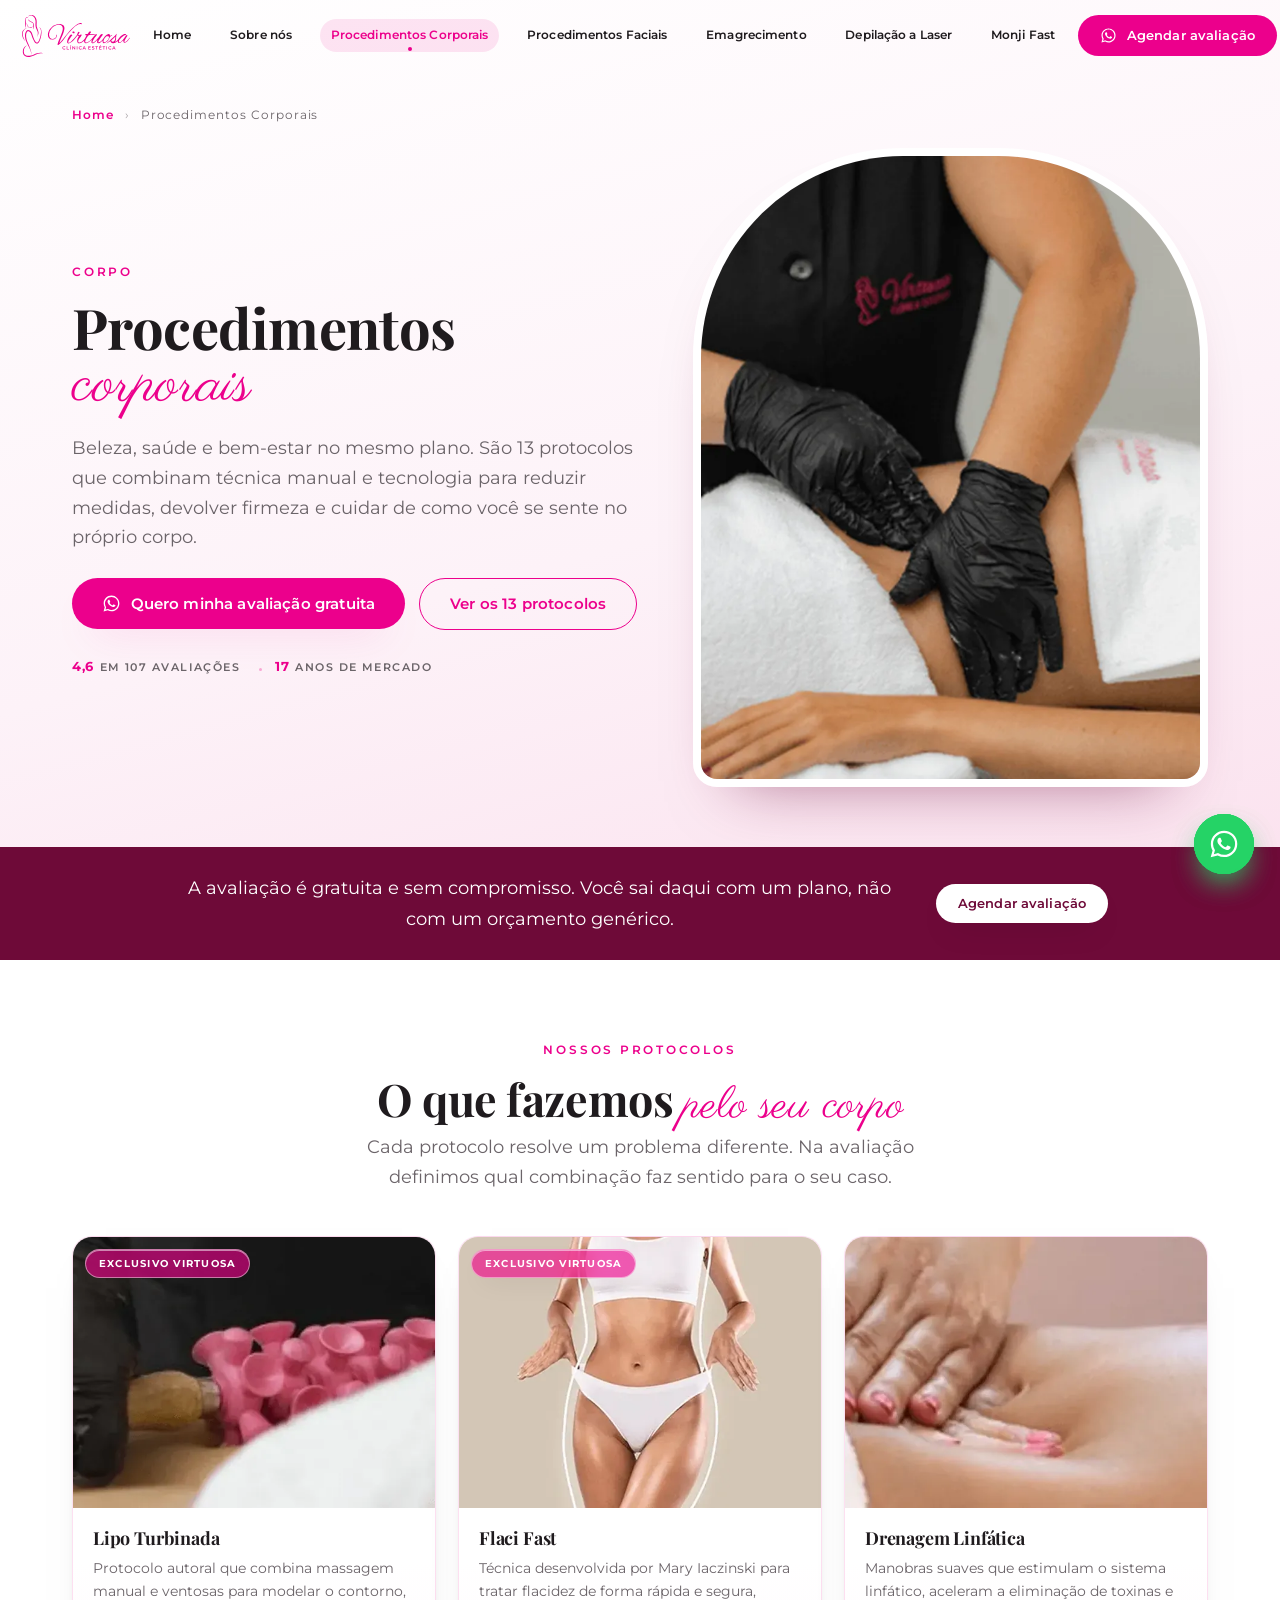
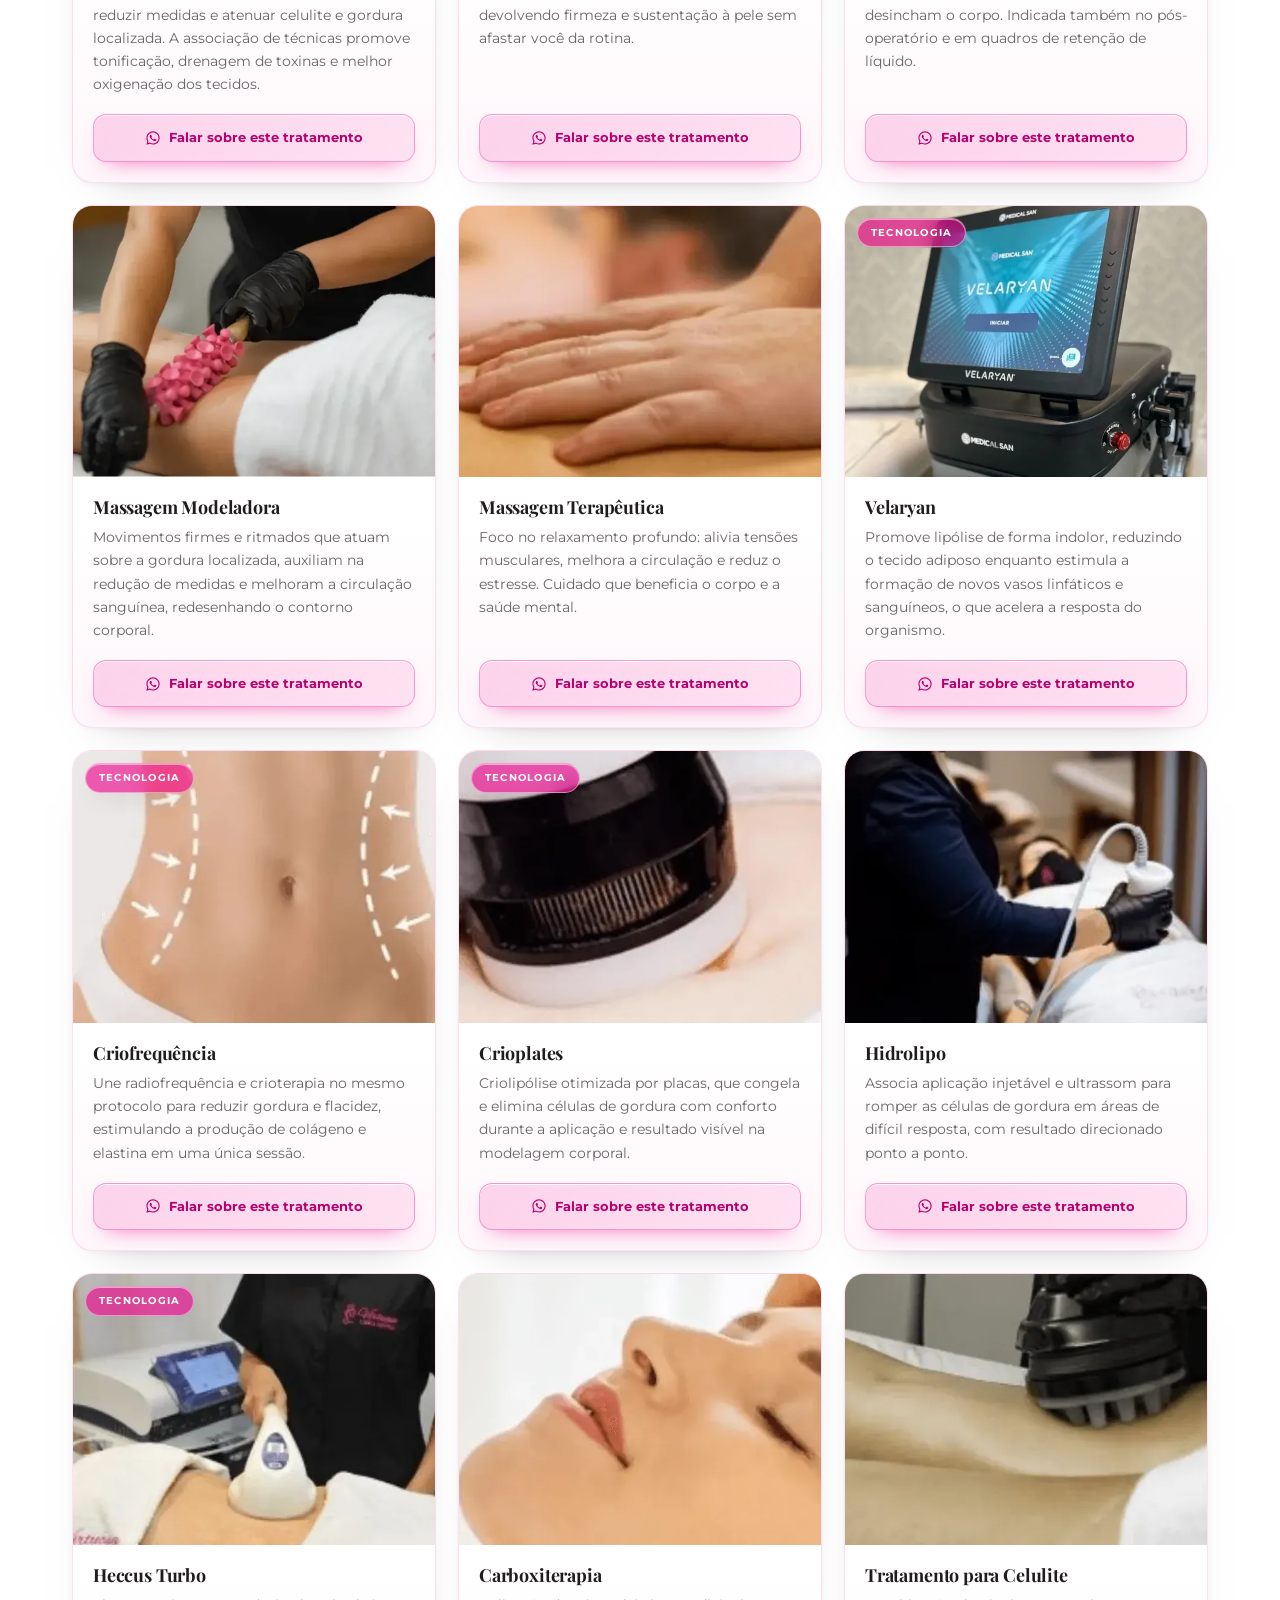
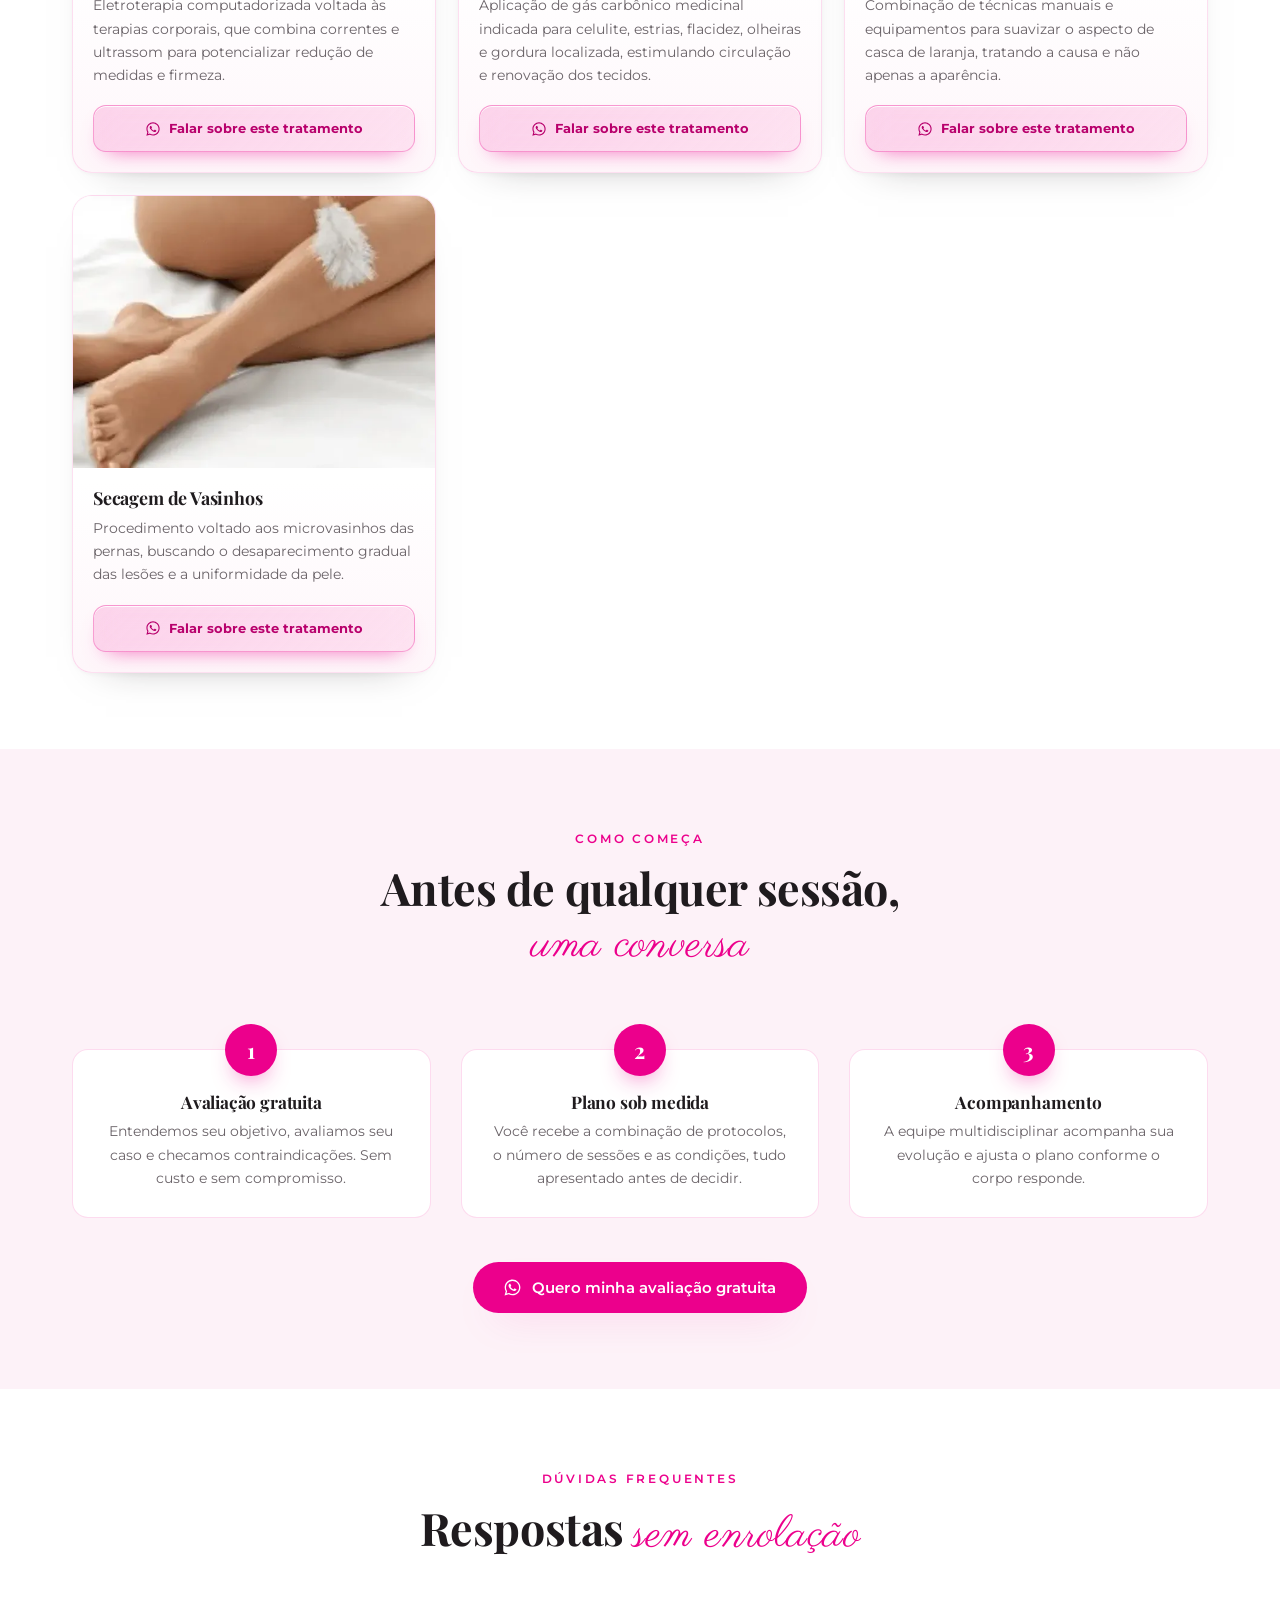
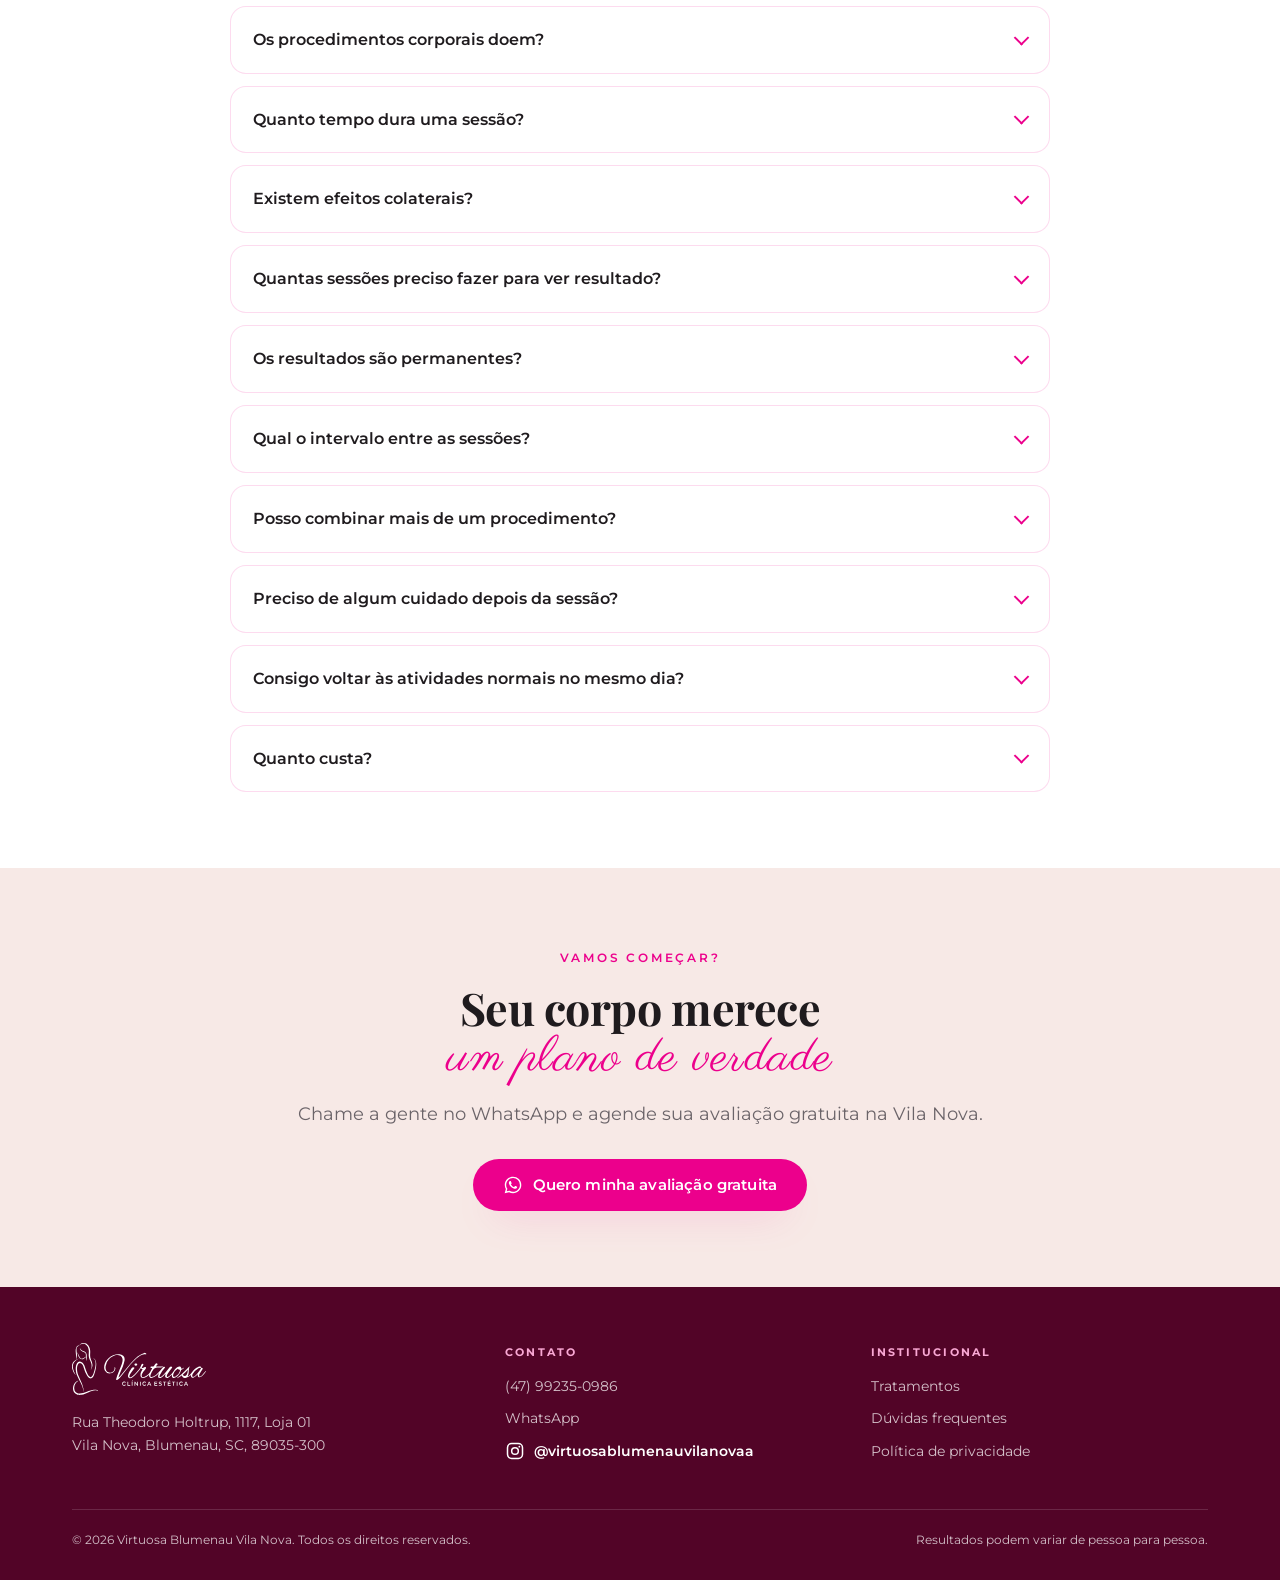
==== commit bd21b30a: "Imagem de compartilhamento (Open Graph) para WhatsApp e redes - og-image.jpg e og-corporais.jpg em 1" ====
--- a/procedimentos-corporais.html
+++ b/procedimentos-corporais.html
@@ -6,10 +6,26 @@
 <title>Procedimentos Corporais em Blumenau Vila Nova | Virtuosa</title>
 <meta name="description" content="Drenagem linfática, massagem modeladora, Lipo Turbinada, criofrequência, carboxiterapia e mais. Avaliação gratuita na Clínica Virtuosa Blumenau Vila Nova.">
 <meta name="theme-color" content="#EC008C">
-<meta property="og:title" content="Procedimentos Corporais | Virtuosa Blumenau Vila Nova">
-<meta property="og:description" content="13 protocolos corporais para redução de medidas, firmeza e bem-estar. Agende sua avaliação gratuita.">
+<!-- Compartilhamento (WhatsApp, Instagram, Facebook, LinkedIn).
+     IMPORTANTE: og:image exige URL absoluta. Troque SEU-DOMINIO.com.br pelo
+     dominio final e revalide em developers.facebook.com/tools/debug -->
 <meta property="og:type" content="website">
 <meta property="og:locale" content="pt_BR">
+<meta property="og:site_name" content="Virtuosa Blumenau Vila Nova">
+<meta property="og:url" content="https://SEU-DOMINIO.com.br/procedimentos-corporais.html">
+<meta property="og:title" content="Procedimentos Corporais | Virtuosa Blumenau Vila Nova">
+<meta property="og:description" content="13 protocolos para reduzir medidas, devolver firmeza e cuidar de você. Avaliação gratuita na Vila Nova.">
+<meta property="og:image" content="https://SEU-DOMINIO.com.br/assets/img/og-corporais.jpg">
+<meta property="og:image:secure_url" content="https://SEU-DOMINIO.com.br/assets/img/og-corporais.jpg">
+<meta property="og:image:type" content="image/jpeg">
+<meta property="og:image:width" content="1200">
+<meta property="og:image:height" content="630">
+<meta property="og:image:alt" content="Procedimentos Corporais | Virtuosa Blumenau Vila Nova">
+<meta name="twitter:card" content="summary_large_image">
+<meta name="twitter:title" content="Procedimentos Corporais | Virtuosa Blumenau Vila Nova">
+<meta name="twitter:description" content="13 protocolos para reduzir medidas, devolver firmeza e cuidar de você. Avaliação gratuita na Vila Nova.">
+<meta name="twitter:image" content="https://SEU-DOMINIO.com.br/assets/img/og-corporais.jpg">
+<link rel="canonical" href="https://SEU-DOMINIO.com.br/procedimentos-corporais.html">
 <link rel="preconnect" href="https://fonts.googleapis.com">
 <link rel="preconnect" href="https://fonts.gstatic.com" crossorigin>
 <link href="https://fonts.googleapis.com/css2?family=Playfair+Display:wght@400;600;700&family=Montserrat:wght@400;500;600;700&family=Parisienne&display=swap" rel="stylesheet">
--- a/styles.css
+++ b/styles.css
@@ -71,12 +71,23 @@
 .bg-nude{background:var(--nude)}
 .center{text-align:center}
 .section-head{max-width:640px;margin:0 auto 44px;text-align:center}
+@media(max-width:560px){
+  /* a palavra em script e larga: ganha linha propria em vez de ser cortada */
+  .section-head h2 .script,.final h2 .script{display:block}
+  h1,h2{overflow-wrap:break-word}
+}
+/* o trecho em script nunca quebra no meio: desce inteiro para a linha seguinte */
+@media(min-width:561px){.section-head h2 .script{white-space:nowrap}}
 .section-head p{margin-bottom:0}
 
 /* Traco organico decorativo (eco do logo em linha continua) */
 .wave{display:block;width:100%;line-height:0}
-.wave svg{display:block;width:100%;height:58px}
-@media(min-width:768px){.wave svg{height:88px}}
+/* a onda e o ultimo filho da secao: o padding-bottom deixava uma faixa
+   da cor anterior depois dela, quebrando a transicao entre as secoes */
+.section:has(> .wave){padding-bottom:0}
+.section > .wave{margin-top:clamp(38px,6vw,62px)}
+.wave svg{display:block;width:100%;height:38px}
+@media(min-width:768px){.wave svg{height:54px}}
 .line-deco{position:absolute;pointer-events:none;z-index:0;opacity:.5}
 section:has(.line-deco){overflow:hidden}
 
@@ -151,18 +162,18 @@
    Desktop: coluna direita ocupando toda a altura da hero. */
 .hero .hero__photo{
   position:absolute;left:0;right:0;bottom:0;z-index:0;
-  height:clamp(310px,74vw,470px);
+  height:clamp(400px,96vw,580px);
 }
 .hero .hero__photo picture,.hero .hero__photo img{width:100%;height:100%;display:block}
-.hero .hero__photo img{object-fit:cover;object-position:50% 10%}
+.hero .hero__photo img{object-fit:cover;object-position:50% 6%}
 .hero .hero__photo::after{
   content:"";position:absolute;inset:0;pointer-events:none;
   background:linear-gradient(to bottom,
     var(--rose-bg) 0%,
-    rgba(253,242,248,.88) 12%,
-    rgba(253,242,248,.45) 28%,
-    rgba(253,242,248,.12) 45%,
-    rgba(253,242,248,0) 64%);
+    rgba(253,242,248,.72) 9%,
+    rgba(253,242,248,.26) 22%,
+    rgba(253,242,248,.05) 36%,
+    rgba(253,242,248,0) 50%);
 }
 
 /* camada 1: veu horizontal (so no desktop) */
@@ -171,7 +182,7 @@
 /* camada 2: conteudo */
 .hero .wrap{position:relative;z-index:2}
 .hero .wave{position:relative;z-index:3}
-.hero__grid{display:grid;gap:34px;align-items:center;padding-bottom:clamp(250px,64vw,410px)}
+.hero__grid{display:grid;gap:34px;align-items:center;padding-bottom:clamp(330px,84vw,500px)}
 .hero h1{margin-bottom:18px}
 .hero h1 .script{display:block;font-size:1.08em;line-height:.95;margin-top:.04em}
 .hero__sub{max-width:34rem;margin-bottom:26px}
@@ -190,9 +201,11 @@
   background:var(--rose);margin:0 13px;vertical-align:middle;
 }
 .seals strong{color:var(--magenta);font-weight:700;font-size:.8rem;letter-spacing:.04em}
-@media(max-width:420px){
-  .seals{letter-spacing:.08em;font-size:.66rem}
-  .seals li:not(:last-child)::after{margin:0 9px}
+@media(max-width:620px){
+  .seals{flex-direction:column;align-items:flex-start;gap:8px;letter-spacing:.1em;font-size:.68rem}
+  .seals li:not(:last-child)::after{display:none}
+  .seals li{gap:7px}
+  .seals strong{font-size:.78rem}
 }
 
 .hero__badge{
@@ -200,7 +213,7 @@
   background:rgba(255,255,255,.9);backdrop-filter:blur(8px);
   border:1px solid rgba(255,255,255,.7);border-radius:999px;padding:9px 16px;
   box-shadow:0 12px 30px -22px rgba(31,27,30,.9);
-  display:flex;align-items:center;gap:9px;max-width:270px;
+  display:flex;align-items:center;gap:9px;max-width:min(270px, calc(100% - 32px));
 }
 .hero__badge-stars{display:inline-flex;gap:2px;flex:none}
 .hero__badge-stars svg{width:13px;height:13px;color:#F6B93B}
@@ -232,10 +245,10 @@
       rgba(253,242,248,0) 52%);
   }
   .hero__grid{padding-bottom:0;grid-template-columns:minmax(0,53%);padding-left:clamp(0px,4vw,72px)}
-  .hero__badge{right:auto;left:calc(50% - 40px);bottom:74px;max-width:250px}
+  .hero__badge{left:auto;right:5%;bottom:104px;max-width:260px}
 }
 @media(min-width:1280px){
-  .hero__badge{left:calc(48% - 20px)}
+  .hero__badge{right:6%;bottom:112px}
 }
 
 /* ---------- Slots de imagem ---------- */
@@ -488,6 +501,8 @@
 
 /* ---------- Footer ---------- */
 .footer{background:var(--bordo-deep);color:rgba(255,255,255,.75);padding:56px 0 30px;font-size:.88rem}
+/* espaco para o botao flutuante nao cobrir o rodape no celular */
+@media(max-width:640px){.footer{padding-bottom:92px}.wa-float{width:56px;height:56px}.wa-float svg{width:29px;height:29px}}
 .footer a:hover{color:#fff}
 .footer__grid{display:grid;gap:28px}
 @media(min-width:800px){.footer__grid{grid-template-columns:1.2fr 1fr 1fr}}
